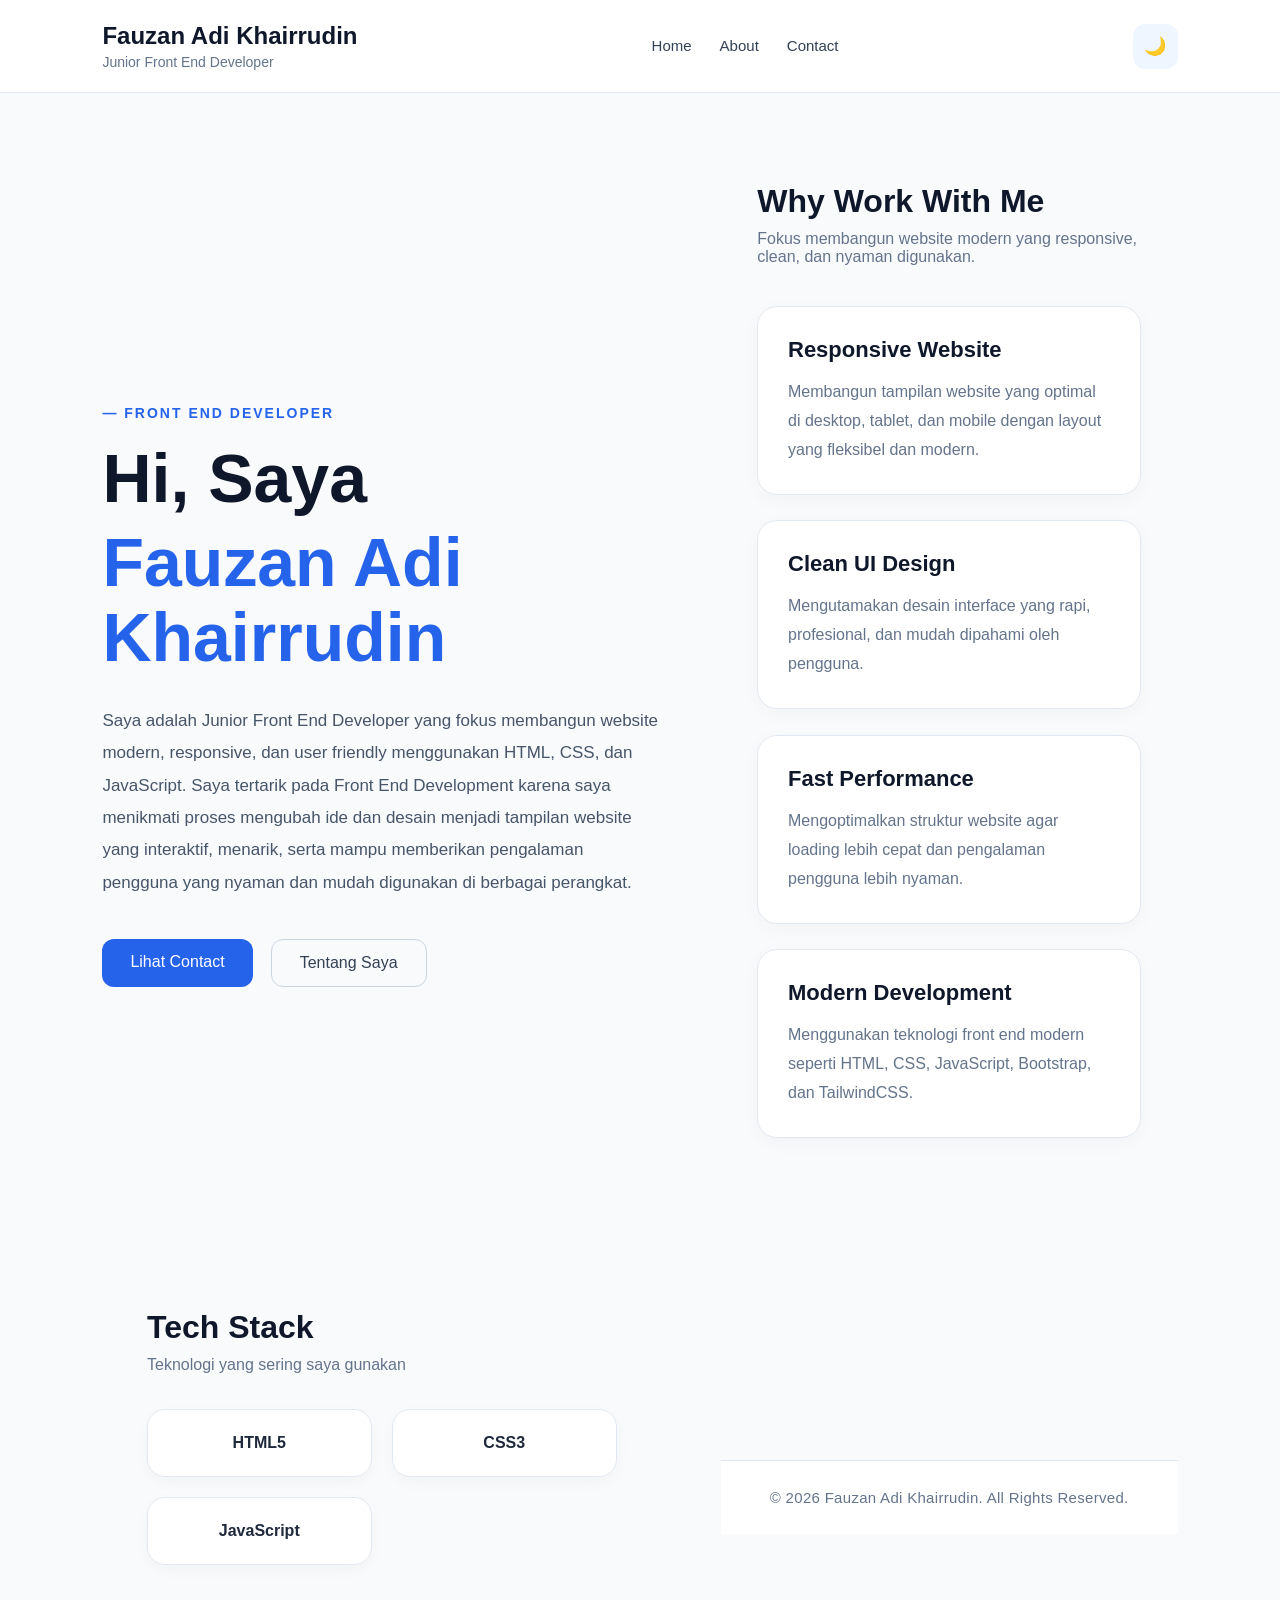
==== index.html @ 65901554 "fix7" ====
<!doctype html>
<html lang="id">
  <head>
    <meta charset="UTF-8" />
    <meta name="viewport" content="width=device-width, initial-scale=1.0" />

    <title>Portfolio | Fauzan Adi Khairrudin</title>

    <link rel="stylesheet" href="./css/index.css" />
    <link
      rel="stylesheet"
      href="https://cdnjs.cloudflare.com/ajax/libs/font-awesome/6.5.1/css/all.min.css"
    />
  </head>

  <body>
    <!-- NAVBAR -->
    <nav>
      <div class="logo-box">
        <div class="logo">Fauzan Adi Khairrudin</div>

        <div class="job">Junior Front End Developer</div>
      </div>

      <ul>
  <li><a href="index.html">Home</a></li>
  <li><a href="about.html">About</a></li>
  <li><a href="contact.html">Contact</a></li>
</ul>

<button id="theme-toggle">🌙</button>
    </nav>

    <!-- HERO -->
    <section class="hero" id="home">
      <!-- LEFT -->
      <div class="hero-content hidden">
        <p class="intro">— FRONT END DEVELOPER</p>

        <h1>
          Hi, Saya
          <span> Fauzan Adi Khairrudin </span>
        </h1>

        <p class="description">
          Saya adalah Junior Front End Developer yang fokus membangun website
          modern, responsive, dan user friendly menggunakan HTML, CSS, dan
          JavaScript. Saya tertarik pada Front End Development karena saya
          menikmati proses mengubah ide dan desain menjadi tampilan website yang
          interaktif, menarik, serta mampu memberikan pengalaman pengguna yang
          nyaman dan mudah digunakan di berbagai perangkat.
        </p>

        <div class="hero-button">
          <a href="contact.html" class="btn"> Lihat Contact </a>

          <a href="about.html" class="btn-outline"> Tentang Saya </a>
        </div>
      </div>

     

    <!-- PROFESSIONAL HIGHLIGHT SECTION -->
    <section class="highlight-section hidden">
      <div class="highlight-title">
        <h2>Why Work With Me</h2>

        <p>
          Fokus membangun website modern yang responsive, clean, dan nyaman
          digunakan.
        </p>
      </div>

      <div class="highlight-container">
        <div class="highlight-card">
          <h3>Responsive Website</h3>

          <p>
            Membangun tampilan website yang optimal di desktop, tablet, dan
            mobile dengan layout yang fleksibel dan modern.
          </p>
        </div>

        <div class="highlight-card">
          <h3>Clean UI Design</h3>

          <p>
            Mengutamakan desain interface yang rapi, profesional, dan mudah
            dipahami oleh pengguna.
          </p>
        </div>

        <div class="highlight-card">
          <h3>Fast Performance</h3>

          <p>
            Mengoptimalkan struktur website agar loading lebih cepat dan
            pengalaman pengguna lebih nyaman.
          </p>
        </div>

        <div class="highlight-card">
          <h3>Modern Development</h3>

          <p>
            Menggunakan teknologi front end modern seperti HTML, CSS,
            JavaScript, Bootstrap, dan TailwindCSS.
          </p>
        </div>
      </div>
    </section>

    <!-- SKILL SECTION -->
    <section class="skill-section hidden">
      <div class="skill-title">
        <h2>Tech Stack</h2>

        <p>Teknologi yang sering saya gunakan</p>
      </div>

      <div class="skill-container">
        <div class="skill-card">HTML5</div>

        <div class="skill-card">CSS3</div>

        <div class="skill-card">JavaScript</div>
      </div>
    </section>

    <footer>
      <p>© 2026 Fauzan Adi Khairrudin. All Rights Reserved.</p>
    </footer>

    <script src="./js/script.js"></script>
  </body>
</html>
---- css/index.css ----
/* RESET */
* {
  margin: 0;
  padding: 0;
  box-sizing: border-box;
  font-family: "Segoe UI", Tahoma, Geneva, Verdana, sans-serif;
}

html {
  scroll-behavior: smooth;
}

body {
  background: #f8fafc;
  color: #1e293b;
  overflow-x: hidden;
}

/* =========================
   NAVBAR
========================= */
nav {
  width: 100%;
  padding: 22px 8%;

  display: flex;
  justify-content: space-between;
  align-items: center;

  background: rgba(255, 255, 255, 0.9);

  border-bottom: 1px solid #e2e8f0;

  position: sticky;
  top: 0;
  z-index: 1000;

  backdrop-filter: blur(12px);
}

.logo-box {
  display: flex;
  flex-direction: column;
}

.logo {
  font-size: 24px;
  font-weight: 700;
  color: #0f172a;
}

.job {
  margin-top: 4px;
  font-size: 14px;
  color: #64748b;
}

nav ul {
  display: flex;
  list-style: none;
  gap: 28px;
}

nav ul li a {
  text-decoration: none;
  color: #334155;

  font-size: 15px;
  font-weight: 500;

  position: relative;

  transition: color 0.3s ease;
}

nav ul li a::after {
  content: "";

  position: absolute;
  left: 0;
  bottom: -6px;

  width: 0%;
  height: 2px;

  background: #2563eb;

  transition: width 0.3s ease;
}

nav ul li a:hover {
  color: #2563eb;
}

nav ul li a:hover::after {
  width: 100%;
}

/* ACTIVE NAV LINK */
nav ul li a.active {
  color: #2563eb;
}

nav ul li a.active::after {
  width: 100%;
}

/* =========================
   HERO
========================= */
.hero {
  min-height: 90vh;
  display: grid;
  grid-template-columns: 1.1fr 0.9fr;
  align-items: center;
  gap: 60px;
  padding: 70px 8%;
}

.hero-content {
  max-width: 700px;
}

.intro {
  color: #2563eb;
  font-size: 14px;
  font-weight: 600;
  letter-spacing: 2px;
  margin-bottom: 20px;
}

.hero-content h1 {
  font-size: 68px;
  line-height: 1.1;
  color: #0f172a;
}

.hero-content h1 span {
  display: block;
  color: #2563eb;
  margin-top: 10px;
}

.description {
  margin-top: 30px;
  color: #475569;
  line-height: 1.9;
  font-size: 17px;
}

/* IMAGE */
.hero-image {
  display: flex;
  justify-content: center;
}

.image-box {
  width: 430px;
  height: 430px;
  overflow: hidden;
  border-radius: 30px;
  background: white;
  box-shadow: 0 15px 40px rgba(0, 0, 0, 0.08);
  transition: 0.4s;
}

.image-box:hover {
  transform: translateY(-6px);
}

.image-box img {
  width: 100%;
  height: 100%;
  object-fit: cover;
}

/* =========================
   BUTTON
========================= */
.hero-button {
  display: flex;
  gap: 18px;
  margin-top: 40px;
}

.btn {
  padding: 14px 28px;
  background: #2563eb;
  color: white;
  text-decoration: none;
  border-radius: 12px;
  font-weight: 500;
  transition: 0.3s;
}

.btn:hover {
  background: #1d4ed8;
  transform: translateY(-3px);
}

.btn-outline {
  padding: 14px 28px;
  border: 1px solid #cbd5e1;
  color: #334155;
  text-decoration: none;
  border-radius: 12px;
  font-weight: 500;
  transition: 0.3s;
}

.btn-outline:hover {
  background: #e2e8f0;
  transform: translateY(-3px);
}

/* =========================
   HIGHLIGHT SECTION
========================= */
.highlight-section {
  padding: 20px 8% 90px;
}

.highlight-title {
  margin-bottom: 40px;
}

.highlight-title h2 {
  font-size: 38px;
  color: #0f172a;
}

.highlight-title p {
  margin-top: 10px;
  color: #64748b;
}

.highlight-container {
  display: grid;
  grid-template-columns: repeat(auto-fit, minmax(240px, 1fr));
  gap: 25px;
}

.highlight-card {
  background: white;
  padding: 30px;
  border-radius: 20px;
  border: 1px solid #e2e8f0;
  transition: 0.3s;
  box-shadow: 0 5px 20px rgba(0, 0, 0, 0.03);
}

.highlight-card:hover {
  transform: translateY(-6px);
  border-color: #2563eb;
}

.highlight-card h3 {
  color: #0f172a;
  font-size: 22px;
  margin-bottom: 15px;
}

.highlight-card p {
  color: #64748b;
  line-height: 1.8;
}

/* =========================
   SKILL
========================= */
.skill-section {
  padding: 20px 8% 90px;
}

.skill-title {
  margin-bottom: 35px;
}

.skill-title h2 {
  font-size: 38px;
  color: #0f172a;
}

.skill-title p {
  margin-top: 10px;
  color: #64748b;
}

.skill-container {
  display: grid;
  grid-template-columns: repeat(auto-fit, minmax(170px, 1fr));
  gap: 20px;
}

.skill-card {
  background: white;
  padding: 24px;
  border-radius: 18px;
  border: 1px solid #e2e8f0;
  text-align: center;
  font-weight: 600;
  transition: 0.3s;
  box-shadow: 0 5px 15px rgba(0, 0, 0, 0.03);
}

.skill-card:hover {
  transform: translateY(-5px);
  border-color: #2563eb;
  color: #2563eb;
}

/* FOOTER */
footer {
  width: 100%;
  padding: 28px 8%;

  background: #ffffff;

  border-top: 1px solid #e2e8f0;

  display: flex;
  justify-content: center;
  align-items: center;

  margin-top: 50px;
}

footer p {
  color: #64748b;

  font-size: 15px;
  letter-spacing: 0.3px;

  text-align: center;
}

/* =========================
   DARK MODE BUTTON
========================= */
#theme-toggle {
  width: 45px;
  height: 45px;

  border: none;
  border-radius: 12px;

  background: #eff6ff;
  color: #2563eb;

  cursor: pointer;

  font-size: 18px;

  transition: 0.3s;
}

#theme-toggle:hover {
  transform: scale(1.08);
  background: #2563eb;
  color: white;
}

/* =========================
   DARK MODE
========================= */
body.dark-mode {
  background: #0f172a;
  color: #f8fafc;
}

/* NAVBAR */
body.dark-mode nav {
  background: rgba(15, 23, 42, 0.9);
  border-bottom: 1px solid #1e293b;
}

/* ACTIVE NAV LINK DARK MODE */
body.dark-mode nav ul li a.active {
  color: #3b82f6;
}

/* TITLE & TEXT */
body.dark-mode .logo,
body.dark-mode nav ul li a,
body.dark-mode .hero-content h1,
body.dark-mode .highlight-title h2,
body.dark-mode .skill-title h2,
body.dark-mode .highlight-card h3,
body.dark-mode .about-content-single h2,
body.dark-mode .project-section h3,
body.dark-mode .section-title h2,
body.dark-mode .hobby-card h3,
body.dark-mode .goal-card h3,
body.dark-mode .contact-section h2,
body.dark-mode .contact-card h3,
body.dark-mode .info-card h3,
body.dark-mode .cta-section h2,
body.dark-mode footer p {
  color: #f8fafc;
}

/* PARAGRAPH */
body.dark-mode .job,
body.dark-mode .description,
body.dark-mode .highlight-title p,
body.dark-mode .skill-title p,
body.dark-mode .highlight-card p,
body.dark-mode .about-content-single p,
body.dark-mode .section-title p,
body.dark-mode .goal-card p,
body.dark-mode .goal-card ul li,
body.dark-mode .hobby-card p,
body.dark-mode .contact-desc,
body.dark-mode .contact-card p,
body.dark-mode .info-card p,
body.dark-mode .cta-section p,
body.dark-mode .closing-text {
  color: #cbd5e1;
}

/* CARD */
body.dark-mode .highlight-card,
body.dark-mode .skill-card,
body.dark-mode .project-card,
body.dark-mode .hobby-card,
body.dark-mode .goal-card,
body.dark-mode .contact-card,
body.dark-mode .info-card,
body.dark-mode .cta-section,
body.dark-mode footer {
  background: #111827;
  border-color: #1e293b;
}

/* IMAGE */
body.dark-mode .image-box {
  background: #1e293b;
}

/* BUTTON */
body.dark-mode #theme-toggle {
  background: #1e293b;
  color: #facc15;
}

/* OUTLINE BUTTON */
body.dark-mode .btn-outline {
  border-color: #334155;
  color: #f8fafc;
}

body.dark-mode .btn-outline:hover {
  background: #1e293b;
}

/* HOVER */
body.dark-mode .skill-card:hover,
body.dark-mode .highlight-card:hover,
body.dark-mode .project-card:hover,
body.dark-mode .hobby-card:hover,
body.dark-mode .goal-card:hover,
body.dark-mode .contact-card:hover,
body.dark-mode .info-card:hover {
  border-color: #3b82f6;
}

/* PRIMARY BUTTON */
body.dark-mode .btn-primary {
  background: white;
  color: #0f172a;
}

body.dark-mode .btn-primary:hover {
  background: #e2e8f0;
}

/* SECONDARY BUTTON */
body.dark-mode .btn-secondary {
  border-color: white;
  color: white;
}

body.dark-mode .btn-secondary:hover {
  background: white;
  color: #0f172a;
}

/* STATUS BADGE */
body.dark-mode .status-badge {
  background: rgba(34, 197, 94, 0.15);
  color: #86efac;
  border: 1px solid rgba(134, 239, 172, 0.3);
}

/* =========================
   ANIMATION
========================= */
.hidden {
  opacity: 0;
  transform: translateY(30px);
  transition: all 0.8s ease;
}

.show {
  opacity: 1;
  transform: translateY(0);
}

/* =========================
   RESPONSIVE
========================= */
@media (max-width: 992px) {
  .hero {
    grid-template-columns: 1fr;
    text-align: center;
  }

  .hero-button {
    justify-content: center;
  }

  .highlight-title,
  .skill-title {
    text-align: center;
  }
}

@media (max-width: 768px) {
  nav {
    flex-direction: column;
    gap: 18px;
    text-align: center;
  }

  nav ul {
    gap: 16px;
    flex-wrap: wrap;
    justify-content: center;
  }

  .hero {
    padding: 60px 6%;
  }

  .hero-content h1 {
    font-size: 46px;
  }

  .description {
    font-size: 16px;
  }

  .hero-button {
    flex-wrap: wrap;
  }

  .image-box {
    width: 300px;
    height: 300px;
  }

  .highlight-section,
  .skill-section {
    padding: 20px 6% 70px;
  }
}

@media (max-width: 480px) {
  .hero-content h1 {
    font-size: 38px;
  }

  .logo {
    font-size: 20px;
  }

  .btn,
  .btn-outline {
    width: 100%;
    text-align: center;
  }

  .image-box {
    width: 250px;
    height: 250px;
  }

  .highlight-title h2,
  .skill-title h2 {
    font-size: 30px;
  }
}

/* =========================
   EXTRA RESPONSIVE
========================= */

html {
  scroll-behavior: smooth;
}

body {
  overflow-x: hidden;
}

/* NAVBAR */
nav ul {
  flex-wrap: wrap;
}

/* HERO TITLE RESPONSIVE */
.hero-content h1 {
  font-size: clamp(38px, 7vw, 68px);
}

/* HERO IMAGE RESPONSIVE */
.image-box {
  width: 100%;
  max-width: 430px;
  aspect-ratio: 1 / 1;
  height: auto;
}

.image-box img {
  width: 100%;
  height: 100%;
  object-fit: cover;
}

/* CARD PERFORMANCE */
.highlight-card,
.skill-card {
  will-change: transform;
}

/* BUTTON */
.btn,
.btn-outline {
  text-align: center;
}

/* FOOTER */
footer {
  text-align: center;
}

/* NAVBAR ANIMATION */
nav ul li a {
  transition: color 0.3s ease;
}

/* NAVBAR SHADOW */
nav.scrolled {
  box-shadow: 0 4px 20px rgba(0, 0, 0, 0.08);
}

/* =========================
   ABOUT SECTION (SINGLE PAGE)
========================= */
.about-section-single {
  padding: 70px 8%;
  max-width: 1200px;
  margin: 0 auto;
}

.about-content-single .small-title {
  color: #2563eb;
  font-size: 14px;
  letter-spacing: 2px;
  font-weight: 600;
}

.about-content-single h2 {
  margin-top: 20px;
  font-size: 48px;
  line-height: 1.2;
  color: #0f172a;
  margin-bottom: 30px;
}

.about-content-single p {
  margin-bottom: 20px;
  line-height: 1.9;
  color: #475569;
  font-size: 17px;
}

/* PROJECT SECTION */
.project-section {
  margin-top: 50px;
  width: 100%;
}

.project-section h3 {
  margin-bottom: 25px;
  font-size: 24px;
  color: #0f172a;
}

.projects-grid {
  width: 100%;
  display: grid;
  grid-template-columns: repeat(2, 1fr);
  gap: 18px;
}

.project-card {
  width: 100%;
  padding: 18px 22px;
  background: white;
  border: 1px solid #e2e8f0;
  border-radius: 16px;
  color: #0f172a;
  font-weight: 500;
  display: flex;
  align-items: center;
  gap: 12px;
  transition: 0.3s;
}

.project-card span {
  font-size: 22px;
}

.project-card p {
  margin: 0;
  font-size: 15px;
}

.project-card:hover {
  transform: translateY(-4px);
  background: #2563eb;
  border-color: #2563eb;
  color: white;
}

/* =========================
   HOBBY SECTION
========================= */
.hobby-section {
  padding: 70px 8%;
}

.section-title {
  text-align: center;
  margin-bottom: 50px;
}

.section-title h2 {
  font-size: 36px;
  color: #0f172a;
  margin-bottom: 15px;
}

.section-title p {
  margin-top: 14px;
  line-height: 1.8;
  color: #64748b;
  font-size: 17px;
}

.hobby-container {
  margin-top: 40px;
  display: grid;
  grid-template-columns: repeat(auto-fit, minmax(250px, 1fr));
  gap: 25px;
}

.hobby-card {
  background: white;
  padding: 30px;
  border-radius: 20px;
  border: 1px solid #e2e8f0;
  transition: 0.3s;
}

.hobby-card:hover {
  transform: translateY(-5px);
  border-color: #2563eb;
}

.hobby-card h3 {
  font-size: 22px;
  color: #0f172a;
  margin-bottom: 15px;
}

.hobby-card p {
  margin-top: 15px;
  color: #64748b;
  line-height: 1.8;
}

/* =========================
   GOALS SECTION
========================= */
.goals-section {
  padding: 70px 8%;
}

.goals-container {
  margin-top: 40px;
  display: grid;
  grid-template-columns: repeat(auto-fit, minmax(320px, 1fr));
  gap: 25px;
}

.goal-card {
  background: white;
  padding: 35px;
  border-radius: 20px;
  border: 1px solid #e2e8f0;
  transition: 0.3s;
}

.goal-card:hover {
  transform: translateY(-5px);
  border-color: #2563eb;
}

.goal-card h3 {
  font-size: 24px;
  color: #0f172a;
  margin-bottom: 18px;
}

.goal-card p {
  color: #64748b;
  line-height: 1.8;
  margin-bottom: 20px;
}

.goal-card ul {
  padding-left: 20px;
}

.goal-card ul li {
  margin-bottom: 12px;
  color: #475569;
  line-height: 1.7;
}

/* =========================
   CONTACT SECTION
========================= */
.contact-section {
  min-height: 100vh;
  padding: 90px 8%;
}

.contact-content {
  max-width: 1200px;
  margin: auto;
}

.contact-section .small-title {
  color: #2563eb;
  font-size: 14px;
  letter-spacing: 2px;
  font-weight: 600;
  margin-bottom: 20px;
}

.contact-section h2 {
  font-size: 58px;
  color: #0f172a;
  margin-bottom: 25px;
}

.contact-desc {
  max-width: 700px;
  color: #475569;
  line-height: 1.9;
  font-size: 17px;
  margin-bottom: 30px;
}

/* CONTACT CARD */
.contact-container {
  margin-top: 50px;
  display: grid;
  grid-template-columns: repeat(auto-fit, minmax(250px, 1fr));
  gap: 25px;
  margin-bottom: 60px;
}

.contact-card {
  background: white;
  padding: 35px 30px;
  border-radius: 20px;
  border: 1px solid #e2e8f0;
  transition: 0.3s;
  text-decoration: none;
  color: inherit;
  display: flex;
  flex-direction: column;
  align-items: center;
  text-align: center;
}

.contact-card:hover {
  transform: translateY(-5px);
  border-color: #2563eb;
}

.contact-card i {
  font-size: 38px;
  color: #2563eb;
  margin-bottom: 20px;
}

.contact-card h3 {
  font-size: 24px;
  color: #0f172a;
  margin-bottom: 15px;
}

.contact-card p {
  color: #64748b;
  line-height: 1.8;
}

/* CONTACT INFO */
.contact-info {
  display: grid;
  grid-template-columns: repeat(auto-fit, minmax(220px, 1fr));
  gap: 20px;
  margin-bottom: 50px;
}

.info-card {
  background: white;
  border: 1px solid #e2e8f0;
  border-radius: 18px;
  padding: 24px;
  transition: 0.3s;
}

.info-card:hover {
  transform: translateY(-5px);
  border-color: #2563eb;
}

.info-card h3 {
  font-size: 18px;
  margin-bottom: 10px;
  color: #0f172a;
}

.info-card p {
  color: #64748b;
  line-height: 1.7;
}

/* STATUS BADGE */
.status-badge {
  display: inline-block;
  margin-top: 20px;
  margin-bottom: 40px;
  padding: 10px 18px;
  background: #dcfce7;
  color: #166534;
  border-radius: 999px;
  font-size: 14px;
  font-weight: 600;
  border: 1px solid #bbf7d0;
}

/* CTA SECTION */
.cta-section {
  margin-top: 60px;
  padding: 40px;
  border-radius: 24px;
  background: white;
  text-align: center;
  box-shadow: 0 10px 40px rgba(0, 0, 0, 0.05);
}

.cta-section h2 {
  font-size: 32px;
  color: #0f172a;
  margin-bottom: 15px;
}

.cta-section p {
  color: #64748b;
  font-size: 17px;
  line-height: 1.7;
  max-width: 650px;
  margin: auto;
}

/* CTA BUTTONS */
.cta-buttons {
  display: flex;
  justify-content: center;
  gap: 16px;
  margin-top: 30px;
  flex-wrap: wrap;
}

.btn-primary,
.btn-secondary {
  padding: 14px 30px;
  border-radius: 14px;
  text-decoration: none;
  font-weight: 600;
  transition: all 0.3s ease;
  font-size: 15px;
  display: inline-block;
}

.btn-primary {
  background: #0f172a;
  color: white;
}

.btn-primary:hover {
  transform: translateY(-4px);
  background: #1e293b;
}

.btn-secondary {
  border: 2px solid #0f172a;
  color: #0f172a;
  background: transparent;
}

.btn-secondary:hover {
  background: #0f172a;
  color: white;
  transform: translateY(-4px);
}

/* CLOSING TEXT */
.closing-text {
  margin-top: 50px;
  text-align: center;
  font-size: 18px;
  color: #64748b;
  line-height: 1.7;
  max-width: 700px;
  margin-inline: auto;
}

/* =========================
   TABLET
========================= */
@media (max-width: 992px) {
  .hero {
    grid-template-columns: 1fr;
    text-align: center;
    gap: 50px;
  }

  .hero-button {
    justify-content: center;
  }

  .highlight-title,
  .skill-title {
    text-align: center;
  }

  .hero-content {
    margin: auto;
  }
}

/* =========================
   MOBILE
========================= */
@media (max-width: 768px) {
  nav {
    flex-direction: column;
    gap: 20px;
    text-align: center;
    padding: 20px 6%;
  }

  nav ul {
    gap: 16px;
    justify-content: center;
    flex-wrap: wrap;
  }

  nav ul li a {
    font-size: 14px;
    padding: 8px 12px;
  }

  .hero {
    padding: 60px 6%;
    gap: 45px;
  }

  .hero-content h1 {
    font-size: 42px;
  }

  .description {
    font-size: 16px;
  }

  .hero-button {
    flex-wrap: wrap;
    justify-content: center;
  }

  .image-box {
    width: 280px;
    height: 280px;
  }

  .highlight-section,
  .skill-section {
    padding: 60px 6%;
  }

  .highlight-title h2,
  .skill-title h2 {
    font-size: 32px;
  }

  .about-section-single {
    padding: 60px 6%;
  }

  .about-content-single h2 {
    font-size: 40px;
  }

  .projects-grid {
    grid-template-columns: 1fr;
    gap: 15px;
  }

  .hobby-section,
  .goals-section {
    padding: 60px 6%;
  }

  .section-title h2 {
    font-size: 32px;
  }

  .contact-section {
    padding: 60px 6%;
  }

  .contact-section h2 {
    font-size: 48px;
  }

  .contact-container {
    grid-template-columns: 1fr;
    gap: 20px;
  }

  .contact-info {
    grid-template-columns: 1fr;
    gap: 15px;
  }

  .cta-buttons {
    flex-direction: column;
    align-items: center;
    gap: 12px;
  }
}
    max-width: 300px;
  }

  .highlight-section,
  .skill-section {
    padding: 20px 6% 70px;
  }

  .highlight-title h2,
  .skill-title h2 {
    font-size: 32px;
  }
}

/* =========================
   SMALL MOBILE
========================= */
@media (max-width: 480px) {
  nav {
    padding: 18px 5%;
  }

  nav ul {
    gap: 14px;
  }

  nav ul li a {
    font-size: 14px;
  }

  .hero {
    padding-left: 5%;
    padding-right: 5%;
  }

  .hero-content h1 {
    line-height: 1.2;
  }

  .logo {
    font-size: 20px;
  }

  .btn,
  .btn-outline {
    width: 100%;
  }

  .image-box {
    max-width: 250px;
  }

  .highlight-title h2,
  .skill-title h2 {
    font-size: 28px;
  }

  .highlight-card,
  .skill-card {
    padding: 20px;
  }
}

/* =========================
   SMALL MOBILE IMPROVEMENTS
========================= */
@media (max-width: 480px) {
  nav {
    padding: 15px 4%;
  }

  nav ul {
    gap: 12px;
  }

  nav ul li a {
    font-size: 13px;
    padding: 6px 10px;
  }

  .logo {
    font-size: 18px;
  }

  .job {
    font-size: 12px;
  }

  .hero-content h1 {
    font-size: 36px;
  }

  .hero-button {
    flex-direction: column;
    align-items: center;
  }

  .btn,
  .btn-outline {
    width: 100%;
    max-width: 280px;
    text-align: center;
  }

  .image-box {
    width: 240px;
    height: 240px;
  }

  .highlight-title h2,
  .skill-title h2,
  .section-title h2 {
    font-size: 28px;
  }

  .about-content-single h2 {
    font-size: 36px;
  }

  .contact-section h2 {
    font-size: 42px;
  }

  .project-card,
  .hobby-card,
  .goal-card,
  .contact-card,
  .info-card {
    padding: 20px;
  }

  .project-card span {
    font-size: 20px;
  }

  .hobby-card h3 {
    font-size: 20px;
  }

  .goal-card h3 {
    font-size: 22px;
  }

  .contact-card h3 {
    font-size: 22px;
  }
}
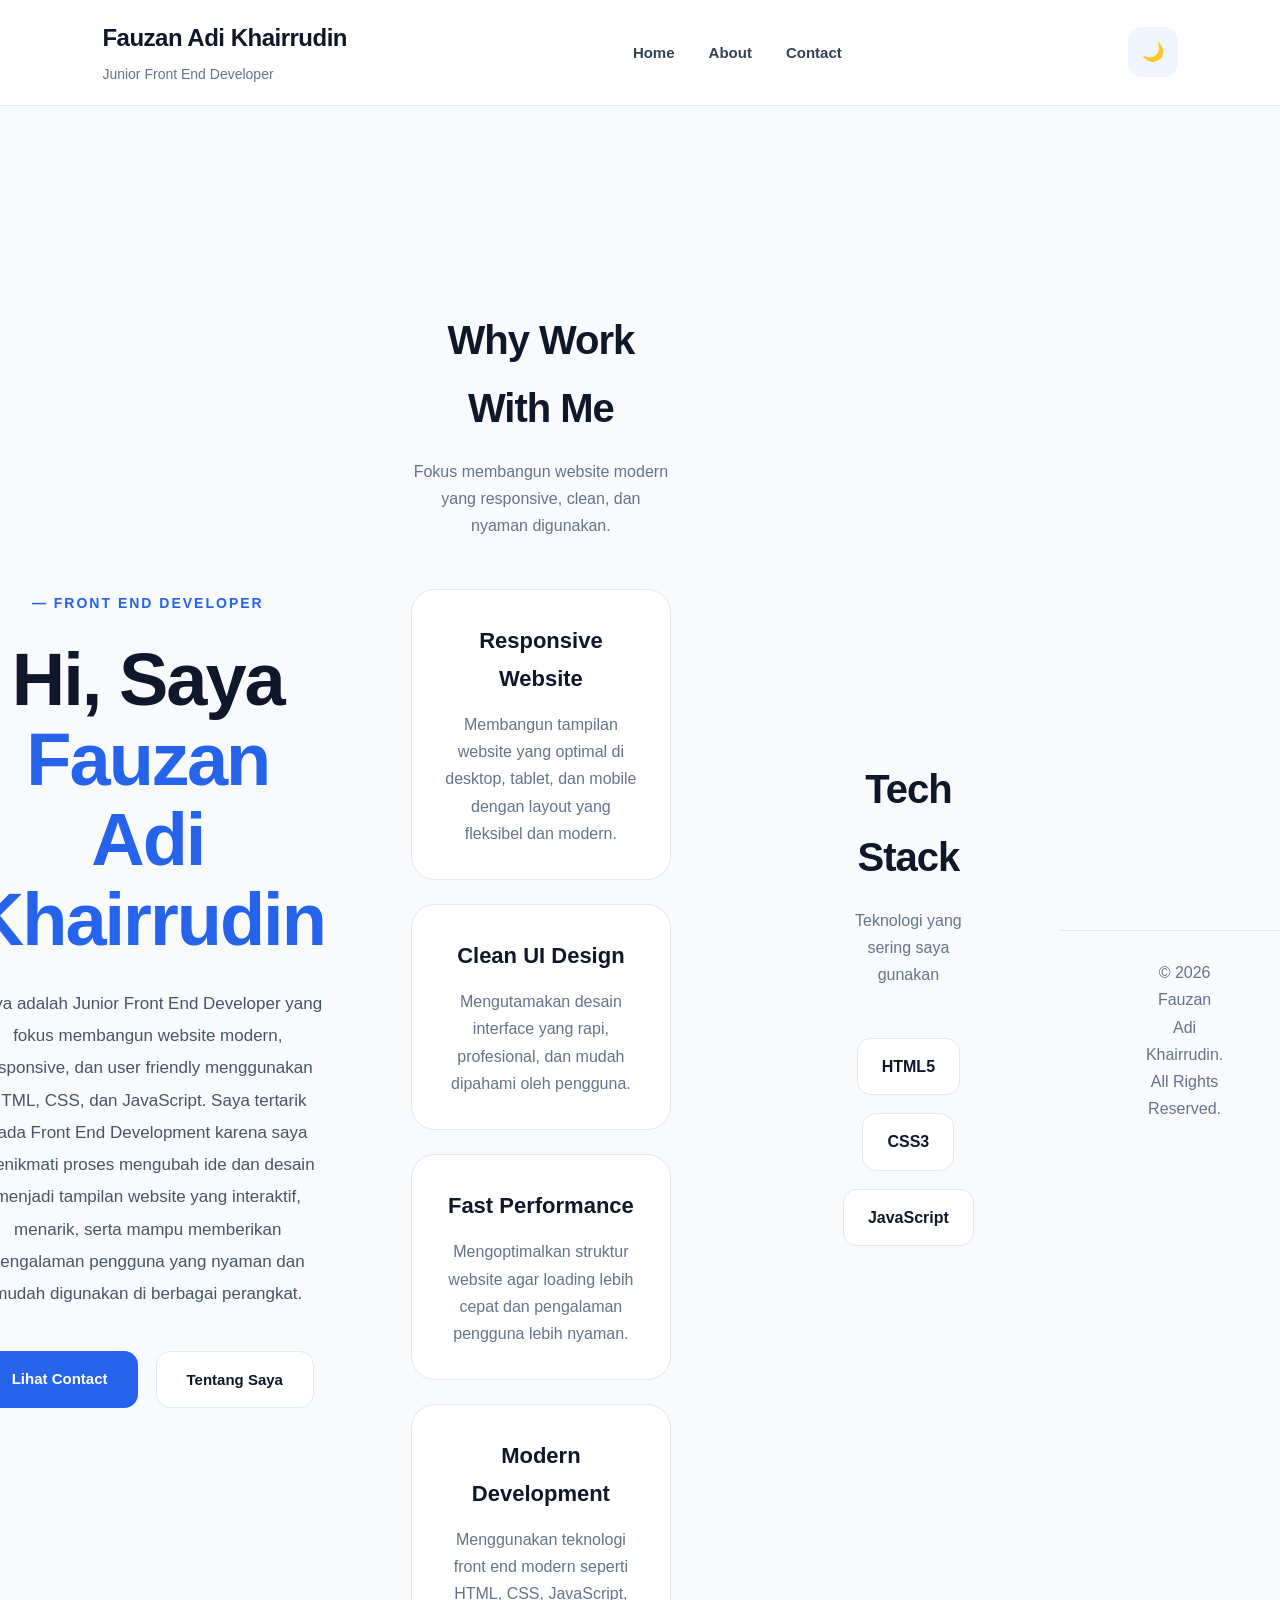
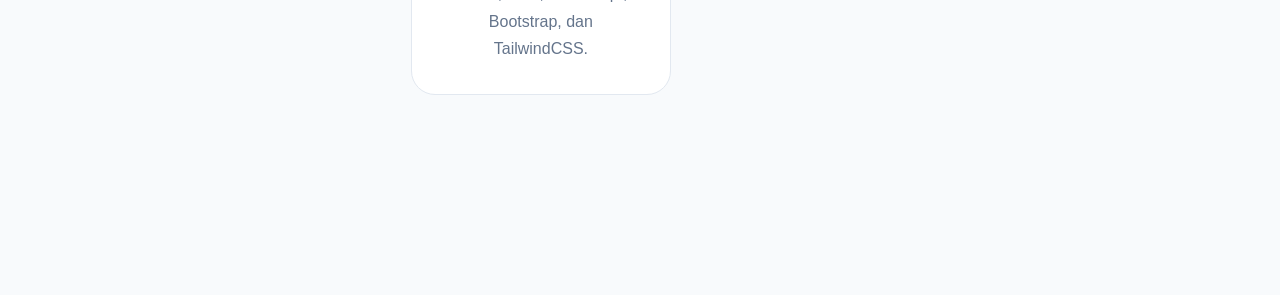
==== commit d02d42c4: "fix12" ====
--- a/index.html
+++ b/index.html
@@ -6,7 +6,7 @@
 
     <title>Portfolio | Fauzan Adi Khairrudin</title>
 
-    <link rel="stylesheet" href="./css/index.css" />
+    <link rel="stylesheet" href=" ./css/index.css" />
     <link
       rel="stylesheet"
       href="https://cdnjs.cloudflare.com/ajax/libs/font-awesome/6.5.1/css/all.min.css"
--- a/css/index.css
+++ b/css/index.css
@@ -1,8 +1,11 @@
-/* RESET */
+/* =========================
+   RESET
+========================= */
 * {
   margin: 0;
   padding: 0;
   box-sizing: border-box;
+
   font-family: "Segoe UI", Tahoma, Geneva, Verdana, sans-serif;
 }
 
@@ -12,8 +15,27 @@
 
 body {
   background: #f8fafc;
-  color: #1e293b;
+  color: #0f172a;
+
   overflow-x: hidden;
+
+  line-height: 1.7;
+
+  transition: 0.3s ease;
+}
+
+/* =========================
+   ROOT
+========================= */
+:root {
+  --primary-color: #2563eb;
+
+  --text-color: #0f172a;
+  --secondary-text: #64748b;
+
+  --border-color: #e2e8f0;
+
+  --card-bg: #ffffff;
 }
 
 /* =========================
@@ -21,56 +43,70 @@
 ========================= */
 nav {
   width: 100%;
-  padding: 22px 8%;
+  padding: 18px 8%;
 
   display: flex;
   justify-content: space-between;
   align-items: center;
-
-  background: rgba(255, 255, 255, 0.9);
-
-  border-bottom: 1px solid #e2e8f0;
 
   position: sticky;
   top: 0;
   z-index: 1000;
 
-  backdrop-filter: blur(12px);
-}
-
+  background: rgba(255, 255, 255, 0.92);
+
+  border-bottom: 1px solid #e2e8f0;
+
+  backdrop-filter: blur(14px);
+
+  transition: 0.3s ease;
+}
+
+nav.scrolled {
+  box-shadow: 0 5px 20px rgba(0, 0, 0, 0.05);
+}
+
+/* LOGO */
 .logo-box {
   display: flex;
   flex-direction: column;
+  gap: 4px;
 }
 
 .logo {
   font-size: 24px;
   font-weight: 700;
+
+  letter-spacing: -0.5px;
+
   color: #0f172a;
 }
 
 .job {
-  margin-top: 4px;
   font-size: 14px;
   color: #64748b;
 }
 
+/* MENU */
 nav ul {
   display: flex;
+  align-items: center;
+
   list-style: none;
-  gap: 28px;
+  gap: 34px;
 }
 
 nav ul li a {
+  position: relative;
+
   text-decoration: none;
+
   color: #334155;
 
   font-size: 15px;
-  font-weight: 500;
-
-  position: relative;
-
-  transition: color 0.3s ease;
+  font-weight: 600;
+
+  transition: 0.3s ease;
 }
 
 nav ul li a::after {
@@ -78,286 +114,343 @@
 
   position: absolute;
   left: 0;
-  bottom: -6px;
+  bottom: -7px;
 
   width: 0%;
   height: 2px;
 
-  background: #2563eb;
-
-  transition: width 0.3s ease;
-}
-
-nav ul li a:hover {
-  color: #2563eb;
-}
-
-nav ul li a:hover::after {
-  width: 100%;
-}
-
-/* ACTIVE NAV LINK */
+  border-radius: 20px;
+
+  background: var(--primary-color);
+
+  transition: 0.3s ease;
+}
+
+nav ul li a:hover,
 nav ul li a.active {
-  color: #2563eb;
-}
-
+  color: var(--primary-color);
+}
+
+nav ul li a:hover::after,
 nav ul li a.active::after {
   width: 100%;
 }
 
+/* THEME BUTTON */
+#theme-toggle {
+  width: 50px;
+  height: 50px;
+
+  border: none;
+  border-radius: 14px;
+
+  background: #eff6ff;
+  color: var(--primary-color);
+
+  cursor: pointer;
+
+  font-size: 18px;
+
+  transition: 0.3s ease;
+}
+
+#theme-toggle:hover {
+  transform: translateY(-2px);
+
+  background: var(--primary-color);
+  color: white;
+}
+
 /* =========================
    HERO
 ========================= */
 .hero {
-  min-height: 90vh;
-  display: grid;
-  grid-template-columns: 1.1fr 0.9fr;
+  min-height: 100vh;
+  padding: 100px 8%;
+
+  display: flex;
   align-items: center;
-  gap: 60px;
-  padding: 70px 8%;
+  justify-content: center;
+
+  text-align: center;
 }
 
 .hero-content {
-  max-width: 700px;
+  width: 100%;
+  max-width: 900px;
 }
 
 .intro {
+  color: var(--primary-color);
+
+  font-size: 14px;
+  font-weight: 700;
+
+  letter-spacing: 2px;
+
+  margin-bottom: 24px;
+}
+
+.hero-content h1 {
+  font-size: clamp(46px, 7vw, 74px);
+
+  line-height: 1.08;
+  letter-spacing: -2px;
+
+  color: #0f172a;
+}
+
+.hero-content h1 span {
+  color: var(--primary-color);
+}
+
+.description {
+  margin: 28px auto 0;
+
+  max-width: 760px;
+
+  font-size: 17px;
+  line-height: 1.9;
+
+  color: #475569;
+}
+
+/* STATUS */
+.status-badge {
+  margin: 30px auto 0;
+
+  width: fit-content;
+
+  display: flex;
+  align-items: center;
+  gap: 10px;
+
+  padding: 12px 18px;
+
+  border-radius: 999px;
+
+  background: #eff6ff;
+
   color: #2563eb;
+
   font-size: 14px;
   font-weight: 600;
-  letter-spacing: 2px;
-  margin-bottom: 20px;
-}
-
-.hero-content h1 {
-  font-size: 68px;
-  line-height: 1.1;
+}
+
+.dot {
+  width: 10px;
+  height: 10px;
+
+  border-radius: 50%;
+
+  background: #22c55e;
+}
+
+/* BUTTON */
+.hero-button {
+  margin-top: 40px;
+
+  display: flex;
+  justify-content: center;
+  gap: 18px;
+
+  flex-wrap: wrap;
+}
+
+.btn,
+.btn-outline {
+  padding: 15px 30px;
+
+  border-radius: 14px;
+
+  text-decoration: none;
+
+  font-size: 15px;
+  font-weight: 600;
+
+  transition: 0.3s ease;
+}
+
+.btn {
+  background: var(--primary-color);
+  color: white;
+}
+
+.btn:hover {
+  transform: translateY(-4px);
+
+  box-shadow: 0 14px 30px rgba(37, 99, 235, 0.25);
+}
+
+.btn-outline {
+  border: 1px solid #dbeafe;
+
   color: #0f172a;
-}
-
-.hero-content h1 span {
-  display: block;
-  color: #2563eb;
-  margin-top: 10px;
-}
-
-.description {
-  margin-top: 30px;
-  color: #475569;
-  line-height: 1.9;
-  font-size: 17px;
-}
-
-/* IMAGE */
-.hero-image {
+  background: white;
+}
+
+.btn-outline:hover {
+  transform: translateY(-4px);
+
+  border-color: var(--primary-color);
+  color: var(--primary-color);
+}
+
+/* SOCIAL */
+.social-links {
+  margin-top: 36px;
+
   display: flex;
   justify-content: center;
-}
-
-.image-box {
-  width: 430px;
-  height: 430px;
-  overflow: hidden;
-  border-radius: 30px;
+  gap: 18px;
+}
+
+.social-links a {
+  width: 48px;
+  height: 48px;
+
+  border-radius: 14px;
+
   background: white;
-  box-shadow: 0 15px 40px rgba(0, 0, 0, 0.08);
-  transition: 0.4s;
-}
-
-.image-box:hover {
-  transform: translateY(-6px);
-}
-
-.image-box img {
-  width: 100%;
-  height: 100%;
-  object-fit: cover;
-}
-
-/* =========================
-   BUTTON
-========================= */
-.hero-button {
-  display: flex;
-  gap: 18px;
-  margin-top: 40px;
-}
-
-.btn {
-  padding: 14px 28px;
-  background: #2563eb;
+
+  border: 1px solid #e2e8f0;
+
+  display: flex;
+  justify-content: center;
+  align-items: center;
+
+  text-decoration: none;
+
+  color: #334155;
+
+  font-size: 18px;
+
+  transition: 0.3s ease;
+}
+
+.social-links a:hover {
+  transform: translateY(-4px);
+
+  background: var(--primary-color);
+  border-color: var(--primary-color);
+
   color: white;
-  text-decoration: none;
-  border-radius: 12px;
-  font-weight: 500;
-  transition: 0.3s;
-}
-
-.btn:hover {
-  background: #1d4ed8;
-  transform: translateY(-3px);
-}
-
-.btn-outline {
-  padding: 14px 28px;
-  border: 1px solid #cbd5e1;
-  color: #334155;
-  text-decoration: none;
-  border-radius: 12px;
-  font-weight: 500;
-  transition: 0.3s;
-}
-
-.btn-outline:hover {
-  background: #e2e8f0;
-  transform: translateY(-3px);
-}
-
-/* =========================
-   HIGHLIGHT SECTION
-========================= */
-.highlight-section {
-  padding: 20px 8% 90px;
-}
-
-.highlight-title {
-  margin-bottom: 40px;
-}
-
-.highlight-title h2 {
-  font-size: 38px;
+}
+
+/* =========================
+   SECTION
+========================= */
+.highlight-section,
+.skill-section {
+  padding: 100px 8%;
+}
+
+.highlight-title,
+.skill-title {
+  text-align: center;
+}
+
+.highlight-title h2,
+.skill-title h2 {
+  font-size: 40px;
+
+  letter-spacing: -1px;
+
   color: #0f172a;
 }
 
-.highlight-title p {
-  margin-top: 10px;
+.highlight-title p,
+.skill-title p {
+  margin-top: 16px;
+
   color: #64748b;
 }
 
+/* HIGHLIGHT */
 .highlight-container {
+  margin-top: 50px;
+
   display: grid;
-  grid-template-columns: repeat(auto-fit, minmax(240px, 1fr));
-  gap: 25px;
+  grid-template-columns: repeat(auto-fit, minmax(260px, 1fr));
+
+  gap: 24px;
 }
 
 .highlight-card {
+  padding: 32px;
+
   background: white;
-  padding: 30px;
-  border-radius: 20px;
+
   border: 1px solid #e2e8f0;
-  transition: 0.3s;
-  box-shadow: 0 5px 20px rgba(0, 0, 0, 0.03);
+  border-radius: 24px;
+
+  transition: 0.3s ease;
 }
 
 .highlight-card:hover {
   transform: translateY(-6px);
-  border-color: #2563eb;
+
+  border-color: var(--primary-color);
+
+  box-shadow: 0 12px 30px rgba(0, 0, 0, 0.05);
 }
 
 .highlight-card h3 {
-  color: #0f172a;
+  margin-bottom: 14px;
+
   font-size: 22px;
-  margin-bottom: 15px;
 }
 
 .highlight-card p {
   color: #64748b;
-  line-height: 1.8;
-}
-
-/* =========================
-   SKILL
-========================= */
-.skill-section {
-  padding: 20px 8% 90px;
-}
-
-.skill-title {
-  margin-bottom: 35px;
-}
-
-.skill-title h2 {
-  font-size: 38px;
-  color: #0f172a;
-}
-
-.skill-title p {
-  margin-top: 10px;
-  color: #64748b;
-}
-
+}
+
+/* SKILL */
 .skill-container {
-  display: grid;
-  grid-template-columns: repeat(auto-fit, minmax(170px, 1fr));
-  gap: 20px;
+  margin-top: 50px;
+
+  display: flex;
+  justify-content: center;
+  gap: 18px;
+
+  flex-wrap: wrap;
 }
 
 .skill-card {
+  padding: 14px 24px;
+
+  border-radius: 14px;
+
   background: white;
-  padding: 24px;
-  border-radius: 18px;
+
   border: 1px solid #e2e8f0;
-  text-align: center;
+
   font-weight: 600;
-  transition: 0.3s;
-  box-shadow: 0 5px 15px rgba(0, 0, 0, 0.03);
+
+  transition: 0.3s ease;
 }
 
 .skill-card:hover {
-  transform: translateY(-5px);
-  border-color: #2563eb;
-  color: #2563eb;
+  transform: translateY(-4px);
+
+  border-color: var(--primary-color);
+
+  color: var(--primary-color);
 }
 
 /* FOOTER */
 footer {
-  width: 100%;
+  margin-top: 80px;
+
   padding: 28px 8%;
 
-  background: #ffffff;
-
   border-top: 1px solid #e2e8f0;
 
-  display: flex;
-  justify-content: center;
-  align-items: center;
-
-  margin-top: 50px;
+  text-align: center;
 }
 
 footer p {
   color: #64748b;
-
-  font-size: 15px;
-  letter-spacing: 0.3px;
-
-  text-align: center;
-}
-
-/* =========================
-   DARK MODE BUTTON
-========================= */
-#theme-toggle {
-  width: 45px;
-  height: 45px;
-
-  border: none;
-  border-radius: 12px;
-
-  background: #eff6ff;
-  color: #2563eb;
-
-  cursor: pointer;
-
-  font-size: 18px;
-
-  transition: 0.3s;
-}
-
-#theme-toggle:hover {
-  transform: scale(1.08);
-  background: #2563eb;
-  color: white;
 }
 
 /* =========================
@@ -368,136 +461,52 @@
   color: #f8fafc;
 }
 
-/* NAVBAR */
-body.dark-mode nav {
-  background: rgba(15, 23, 42, 0.9);
-  border-bottom: 1px solid #1e293b;
-}
-
-/* ACTIVE NAV LINK DARK MODE */
-body.dark-mode nav ul li a.active {
-  color: #3b82f6;
-}
-
-/* TITLE & TEXT */
+body.dark-mode nav,
+body.dark-mode .highlight-card,
+body.dark-mode .skill-card,
+body.dark-mode .social-links a,
+body.dark-mode .btn-outline,
+body.dark-mode footer {
+  background: #111827;
+
+  border-color: #1e293b;
+}
+
 body.dark-mode .logo,
 body.dark-mode nav ul li a,
 body.dark-mode .hero-content h1,
 body.dark-mode .highlight-title h2,
 body.dark-mode .skill-title h2,
 body.dark-mode .highlight-card h3,
-body.dark-mode .about-content-single h2,
-body.dark-mode .project-section h3,
-body.dark-mode .section-title h2,
-body.dark-mode .hobby-card h3,
-body.dark-mode .goal-card h3,
-body.dark-mode .contact-section h2,
-body.dark-mode .contact-card h3,
-body.dark-mode .info-card h3,
-body.dark-mode .cta-section h2,
-body.dark-mode footer p {
+body.dark-mode .skill-card {
   color: #f8fafc;
 }
 
-/* PARAGRAPH */
 body.dark-mode .job,
 body.dark-mode .description,
+body.dark-mode .highlight-card p,
 body.dark-mode .highlight-title p,
 body.dark-mode .skill-title p,
-body.dark-mode .highlight-card p,
-body.dark-mode .about-content-single p,
-body.dark-mode .section-title p,
-body.dark-mode .goal-card p,
-body.dark-mode .goal-card ul li,
-body.dark-mode .hobby-card p,
-body.dark-mode .contact-desc,
-body.dark-mode .contact-card p,
-body.dark-mode .info-card p,
-body.dark-mode .cta-section p,
-body.dark-mode .closing-text {
+body.dark-mode footer p {
   color: #cbd5e1;
 }
 
-/* CARD */
-body.dark-mode .highlight-card,
-body.dark-mode .skill-card,
-body.dark-mode .project-card,
-body.dark-mode .hobby-card,
-body.dark-mode .goal-card,
-body.dark-mode .contact-card,
-body.dark-mode .info-card,
-body.dark-mode .cta-section,
-body.dark-mode footer {
-  background: #111827;
-  border-color: #1e293b;
-}
-
-/* IMAGE */
-body.dark-mode .image-box {
-  background: #1e293b;
-}
-
-/* BUTTON */
+body.dark-mode .btn-outline {
+  color: white;
+}
+
 body.dark-mode #theme-toggle {
   background: #1e293b;
   color: #facc15;
 }
 
-/* OUTLINE BUTTON */
-body.dark-mode .btn-outline {
-  border-color: #334155;
-  color: #f8fafc;
-}
-
-body.dark-mode .btn-outline:hover {
-  background: #1e293b;
-}
-
-/* HOVER */
-body.dark-mode .skill-card:hover,
-body.dark-mode .highlight-card:hover,
-body.dark-mode .project-card:hover,
-body.dark-mode .hobby-card:hover,
-body.dark-mode .goal-card:hover,
-body.dark-mode .contact-card:hover,
-body.dark-mode .info-card:hover {
-  border-color: #3b82f6;
-}
-
-/* PRIMARY BUTTON */
-body.dark-mode .btn-primary {
-  background: white;
-  color: #0f172a;
-}
-
-body.dark-mode .btn-primary:hover {
-  background: #e2e8f0;
-}
-
-/* SECONDARY BUTTON */
-body.dark-mode .btn-secondary {
-  border-color: white;
-  color: white;
-}
-
-body.dark-mode .btn-secondary:hover {
-  background: white;
-  color: #0f172a;
-}
-
-/* STATUS BADGE */
-body.dark-mode .status-badge {
-  background: rgba(34, 197, 94, 0.15);
-  color: #86efac;
-  border: 1px solid rgba(134, 239, 172, 0.3);
-}
-
 /* =========================
    ANIMATION
 ========================= */
 .hidden {
   opacity: 0;
   transform: translateY(30px);
+
   transition: all 0.8s ease;
 }
 
@@ -509,809 +518,86 @@
 /* =========================
    RESPONSIVE
 ========================= */
-@media (max-width: 992px) {
-  .hero {
-    grid-template-columns: 1fr;
-    text-align: center;
-  }
-
-  .hero-button {
-    justify-content: center;
-  }
-
-  .highlight-title,
-  .skill-title {
-    text-align: center;
-  }
-}
-
 @media (max-width: 768px) {
   nav {
     flex-direction: column;
     gap: 18px;
+
+    padding: 20px 6%;
+
     text-align: center;
   }
 
   nav ul {
-    gap: 16px;
+    gap: 18px;
+
     flex-wrap: wrap;
     justify-content: center;
   }
 
-  .hero {
-    padding: 60px 6%;
+  .hero,
+  .highlight-section,
+  .skill-section {
+    padding-left: 6%;
+    padding-right: 6%;
   }
 
   .hero-content h1 {
-    font-size: 46px;
+    line-height: 1.15;
+
+    letter-spacing: -1px;
   }
 
   .description {
     font-size: 16px;
   }
 
-  .hero-button {
-    flex-wrap: wrap;
-  }
-
-  .image-box {
-    width: 300px;
-    height: 300px;
-  }
-
+  .highlight-title h2,
+  .skill-title h2 {
+    font-size: 32px;
+  }
+
+  .highlight-card {
+    padding: 26px;
+  }
+}
+
+/* MOBILE */
+@media (max-width: 576px) {
+  nav {
+    padding: 18px 5%;
+  }
+
+  .hero,
   .highlight-section,
   .skill-section {
-    padding: 20px 6% 70px;
-  }
-}
-
-@media (max-width: 480px) {
+    padding-left: 5%;
+    padding-right: 5%;
+  }
+
+  .hero {
+    padding-top: 80px;
+  }
+
   .hero-content h1 {
     font-size: 38px;
   }
 
-  .logo {
-    font-size: 20px;
+  .highlight-title h2,
+  .skill-title h2 {
+    font-size: 28px;
   }
 
   .btn,
   .btn-outline {
     width: 100%;
-    text-align: center;
-  }
-
-  .image-box {
-    width: 250px;
-    height: 250px;
-  }
-
-  .highlight-title h2,
-  .skill-title h2 {
-    font-size: 30px;
-  }
-}
-
-/* =========================
-   EXTRA RESPONSIVE
-========================= */
-
-html {
-  scroll-behavior: smooth;
-}
-
-body {
-  overflow-x: hidden;
-}
-
-/* NAVBAR */
-nav ul {
-  flex-wrap: wrap;
-}
-
-/* HERO TITLE RESPONSIVE */
-.hero-content h1 {
-  font-size: clamp(38px, 7vw, 68px);
-}
-
-/* HERO IMAGE RESPONSIVE */
-.image-box {
-  width: 100%;
-  max-width: 430px;
-  aspect-ratio: 1 / 1;
-  height: auto;
-}
-
-.image-box img {
-  width: 100%;
-  height: 100%;
-  object-fit: cover;
-}
-
-/* CARD PERFORMANCE */
-.highlight-card,
-.skill-card {
-  will-change: transform;
-}
-
-/* BUTTON */
-.btn,
-.btn-outline {
-  text-align: center;
-}
-
-/* FOOTER */
-footer {
-  text-align: center;
-}
-
-/* NAVBAR ANIMATION */
-nav ul li a {
-  transition: color 0.3s ease;
-}
-
-/* NAVBAR SHADOW */
-nav.scrolled {
-  box-shadow: 0 4px 20px rgba(0, 0, 0, 0.08);
-}
-
-/* =========================
-   ABOUT SECTION (SINGLE PAGE)
-========================= */
-.about-section-single {
-  padding: 70px 8%;
-  max-width: 1200px;
-  margin: 0 auto;
-}
-
-.about-content-single .small-title {
-  color: #2563eb;
-  font-size: 14px;
-  letter-spacing: 2px;
-  font-weight: 600;
-}
-
-.about-content-single h2 {
-  margin-top: 20px;
-  font-size: 48px;
-  line-height: 1.2;
-  color: #0f172a;
-  margin-bottom: 30px;
-}
-
-.about-content-single p {
-  margin-bottom: 20px;
-  line-height: 1.9;
-  color: #475569;
-  font-size: 17px;
-}
-
-/* PROJECT SECTION */
-.project-section {
-  margin-top: 50px;
-  width: 100%;
-}
-
-.project-section h3 {
-  margin-bottom: 25px;
-  font-size: 24px;
-  color: #0f172a;
-}
-
-.projects-grid {
-  width: 100%;
-  display: grid;
-  grid-template-columns: repeat(2, 1fr);
-  gap: 18px;
-}
-
-.project-card {
-  width: 100%;
-  padding: 18px 22px;
-  background: white;
-  border: 1px solid #e2e8f0;
-  border-radius: 16px;
-  color: #0f172a;
-  font-weight: 500;
-  display: flex;
-  align-items: center;
-  gap: 12px;
-  transition: 0.3s;
-}
-
-.project-card span {
-  font-size: 22px;
-}
-
-.project-card p {
-  margin: 0;
-  font-size: 15px;
-}
-
-.project-card:hover {
-  transform: translateY(-4px);
-  background: #2563eb;
-  border-color: #2563eb;
-  color: white;
-}
-
-/* =========================
-   HOBBY SECTION
-========================= */
-.hobby-section {
-  padding: 70px 8%;
-}
-
-.section-title {
-  text-align: center;
-  margin-bottom: 50px;
-}
-
-.section-title h2 {
-  font-size: 36px;
-  color: #0f172a;
-  margin-bottom: 15px;
-}
-
-.section-title p {
-  margin-top: 14px;
-  line-height: 1.8;
-  color: #64748b;
-  font-size: 17px;
-}
-
-.hobby-container {
-  margin-top: 40px;
-  display: grid;
-  grid-template-columns: repeat(auto-fit, minmax(250px, 1fr));
-  gap: 25px;
-}
-
-.hobby-card {
-  background: white;
-  padding: 30px;
-  border-radius: 20px;
-  border: 1px solid #e2e8f0;
-  transition: 0.3s;
-}
-
-.hobby-card:hover {
-  transform: translateY(-5px);
-  border-color: #2563eb;
-}
-
-.hobby-card h3 {
-  font-size: 22px;
-  color: #0f172a;
-  margin-bottom: 15px;
-}
-
-.hobby-card p {
-  margin-top: 15px;
-  color: #64748b;
-  line-height: 1.8;
-}
-
-/* =========================
-   GOALS SECTION
-========================= */
-.goals-section {
-  padding: 70px 8%;
-}
-
-.goals-container {
-  margin-top: 40px;
-  display: grid;
-  grid-template-columns: repeat(auto-fit, minmax(320px, 1fr));
-  gap: 25px;
-}
-
-.goal-card {
-  background: white;
-  padding: 35px;
-  border-radius: 20px;
-  border: 1px solid #e2e8f0;
-  transition: 0.3s;
-}
-
-.goal-card:hover {
-  transform: translateY(-5px);
-  border-color: #2563eb;
-}
-
-.goal-card h3 {
-  font-size: 24px;
-  color: #0f172a;
-  margin-bottom: 18px;
-}
-
-.goal-card p {
-  color: #64748b;
-  line-height: 1.8;
-  margin-bottom: 20px;
-}
-
-.goal-card ul {
-  padding-left: 20px;
-}
-
-.goal-card ul li {
-  margin-bottom: 12px;
-  color: #475569;
-  line-height: 1.7;
-}
-
-/* =========================
-   CONTACT SECTION
-========================= */
-.contact-section {
-  min-height: 100vh;
-  padding: 90px 8%;
-}
-
-.contact-content {
-  max-width: 1200px;
-  margin: auto;
-}
-
-.contact-section .small-title {
-  color: #2563eb;
-  font-size: 14px;
-  letter-spacing: 2px;
-  font-weight: 600;
-  margin-bottom: 20px;
-}
-
-.contact-section h2 {
-  font-size: 58px;
-  color: #0f172a;
-  margin-bottom: 25px;
-}
-
-.contact-desc {
-  max-width: 700px;
-  color: #475569;
-  line-height: 1.9;
-  font-size: 17px;
-  margin-bottom: 30px;
-}
-
-/* CONTACT CARD */
-.contact-container {
-  margin-top: 50px;
-  display: grid;
-  grid-template-columns: repeat(auto-fit, minmax(250px, 1fr));
-  gap: 25px;
-  margin-bottom: 60px;
-}
-
-.contact-card {
-  background: white;
-  padding: 35px 30px;
-  border-radius: 20px;
-  border: 1px solid #e2e8f0;
-  transition: 0.3s;
-  text-decoration: none;
-  color: inherit;
-  display: flex;
-  flex-direction: column;
-  align-items: center;
-  text-align: center;
-}
-
-.contact-card:hover {
-  transform: translateY(-5px);
-  border-color: #2563eb;
-}
-
-.contact-card i {
-  font-size: 38px;
-  color: #2563eb;
-  margin-bottom: 20px;
-}
-
-.contact-card h3 {
-  font-size: 24px;
-  color: #0f172a;
-  margin-bottom: 15px;
-}
-
-.contact-card p {
-  color: #64748b;
-  line-height: 1.8;
-}
-
-/* CONTACT INFO */
-.contact-info {
-  display: grid;
-  grid-template-columns: repeat(auto-fit, minmax(220px, 1fr));
-  gap: 20px;
-  margin-bottom: 50px;
-}
-
-.info-card {
-  background: white;
-  border: 1px solid #e2e8f0;
-  border-radius: 18px;
-  padding: 24px;
-  transition: 0.3s;
-}
-
-.info-card:hover {
-  transform: translateY(-5px);
-  border-color: #2563eb;
-}
-
-.info-card h3 {
-  font-size: 18px;
-  margin-bottom: 10px;
-  color: #0f172a;
-}
-
-.info-card p {
-  color: #64748b;
-  line-height: 1.7;
-}
-
-/* STATUS BADGE */
-.status-badge {
-  display: inline-block;
-  margin-top: 20px;
-  margin-bottom: 40px;
-  padding: 10px 18px;
-  background: #dcfce7;
-  color: #166534;
-  border-radius: 999px;
-  font-size: 14px;
-  font-weight: 600;
-  border: 1px solid #bbf7d0;
-}
-
-/* CTA SECTION */
-.cta-section {
-  margin-top: 60px;
-  padding: 40px;
-  border-radius: 24px;
-  background: white;
-  text-align: center;
-  box-shadow: 0 10px 40px rgba(0, 0, 0, 0.05);
-}
-
-.cta-section h2 {
-  font-size: 32px;
-  color: #0f172a;
-  margin-bottom: 15px;
-}
-
-.cta-section p {
-  color: #64748b;
-  font-size: 17px;
-  line-height: 1.7;
-  max-width: 650px;
-  margin: auto;
-}
-
-/* CTA BUTTONS */
-.cta-buttons {
-  display: flex;
-  justify-content: center;
-  gap: 16px;
-  margin-top: 30px;
-  flex-wrap: wrap;
-}
-
-.btn-primary,
-.btn-secondary {
-  padding: 14px 30px;
-  border-radius: 14px;
-  text-decoration: none;
-  font-weight: 600;
-  transition: all 0.3s ease;
-  font-size: 15px;
-  display: inline-block;
-}
-
-.btn-primary {
-  background: #0f172a;
-  color: white;
-}
-
-.btn-primary:hover {
-  transform: translateY(-4px);
-  background: #1e293b;
-}
-
-.btn-secondary {
-  border: 2px solid #0f172a;
-  color: #0f172a;
-  background: transparent;
-}
-
-.btn-secondary:hover {
-  background: #0f172a;
-  color: white;
-  transform: translateY(-4px);
-}
-
-/* CLOSING TEXT */
-.closing-text {
-  margin-top: 50px;
-  text-align: center;
-  font-size: 18px;
-  color: #64748b;
-  line-height: 1.7;
-  max-width: 700px;
-  margin-inline: auto;
-}
-
-/* =========================
-   TABLET
-========================= */
-@media (max-width: 992px) {
-  .hero {
-    grid-template-columns: 1fr;
-    text-align: center;
-    gap: 50px;
-  }
-
-  .hero-button {
-    justify-content: center;
-  }
-
-  .highlight-title,
-  .skill-title {
-    text-align: center;
-  }
-
-  .hero-content {
-    margin: auto;
-  }
-}
-
-/* =========================
-   MOBILE
-========================= */
-@media (max-width: 768px) {
-  nav {
-    flex-direction: column;
-    gap: 20px;
-    text-align: center;
-    padding: 20px 6%;
-  }
-
-  nav ul {
-    gap: 16px;
-    justify-content: center;
-    flex-wrap: wrap;
-  }
-
-  nav ul li a {
-    font-size: 14px;
-    padding: 8px 12px;
-  }
-
-  .hero {
-    padding: 60px 6%;
-    gap: 45px;
-  }
-
-  .hero-content h1 {
-    font-size: 42px;
-  }
-
-  .description {
-    font-size: 16px;
-  }
-
-  .hero-button {
-    flex-wrap: wrap;
-    justify-content: center;
-  }
-
-  .image-box {
-    width: 280px;
-    height: 280px;
-  }
-
-  .highlight-section,
-  .skill-section {
-    padding: 60px 6%;
-  }
-
-  .highlight-title h2,
-  .skill-title h2 {
-    font-size: 32px;
-  }
-
-  .about-section-single {
-    padding: 60px 6%;
-  }
-
-  .about-content-single h2 {
-    font-size: 40px;
-  }
-
-  .projects-grid {
-    grid-template-columns: 1fr;
-    gap: 15px;
-  }
-
-  .hobby-section,
-  .goals-section {
-    padding: 60px 6%;
-  }
-
-  .section-title h2 {
-    font-size: 32px;
-  }
-
-  .contact-section {
-    padding: 60px 6%;
-  }
-
-  .contact-section h2 {
-    font-size: 48px;
-  }
-
-  .contact-container {
-    grid-template-columns: 1fr;
-    gap: 20px;
-  }
-
-  .contact-info {
-    grid-template-columns: 1fr;
-    gap: 15px;
-  }
-
-  .cta-buttons {
-    flex-direction: column;
-    align-items: center;
-    gap: 12px;
-  }
-}
-    max-width: 300px;
-  }
-
-  .highlight-section,
-  .skill-section {
-    padding: 20px 6% 70px;
-  }
-
-  .highlight-title h2,
-  .skill-title h2 {
-    font-size: 32px;
-  }
-}
-
-/* =========================
-   SMALL MOBILE
-========================= */
-@media (max-width: 480px) {
-  nav {
-    padding: 18px 5%;
-  }
-
-  nav ul {
-    gap: 14px;
-  }
-
-  nav ul li a {
-    font-size: 14px;
-  }
-
-  .hero {
-    padding-left: 5%;
-    padding-right: 5%;
-  }
-
-  .hero-content h1 {
-    line-height: 1.2;
-  }
-
-  .logo {
-    font-size: 20px;
-  }
-
-  .btn,
-  .btn-outline {
-    width: 100%;
-  }
-
-  .image-box {
-    max-width: 250px;
-  }
-
-  .highlight-title h2,
-  .skill-title h2 {
-    font-size: 28px;
-  }
-
-  .highlight-card,
-  .skill-card {
-    padding: 20px;
-  }
-}
-
-/* =========================
-   SMALL MOBILE IMPROVEMENTS
-========================= */
-@media (max-width: 480px) {
-  nav {
-    padding: 15px 4%;
-  }
-
-  nav ul {
-    gap: 12px;
-  }
-
-  nav ul li a {
-    font-size: 13px;
-    padding: 6px 10px;
-  }
-
-  .logo {
-    font-size: 18px;
-  }
-
-  .job {
-    font-size: 12px;
-  }
-
-  .hero-content h1 {
-    font-size: 36px;
   }
 
   .hero-button {
     flex-direction: column;
-    align-items: center;
-  }
-
-  .btn,
-  .btn-outline {
-    width: 100%;
-    max-width: 280px;
-    text-align: center;
-  }
-
-  .image-box {
-    width: 240px;
-    height: 240px;
-  }
-
-  .highlight-title h2,
-  .skill-title h2,
-  .section-title h2 {
-    font-size: 28px;
-  }
-
-  .about-content-single h2 {
-    font-size: 36px;
-  }
-
-  .contact-section h2 {
-    font-size: 42px;
-  }
-
-  .project-card,
-  .hobby-card,
-  .goal-card,
-  .contact-card,
-  .info-card {
-    padding: 20px;
-  }
-
-  .project-card span {
-    font-size: 20px;
-  }
-
-  .hobby-card h3 {
-    font-size: 20px;
-  }
-
-  .goal-card h3 {
-    font-size: 22px;
-  }
-
-  .contact-card h3 {
-    font-size: 22px;
-  }
-}
+  }
+
+  .social-links {
+    flex-wrap: wrap;
+  }
+}
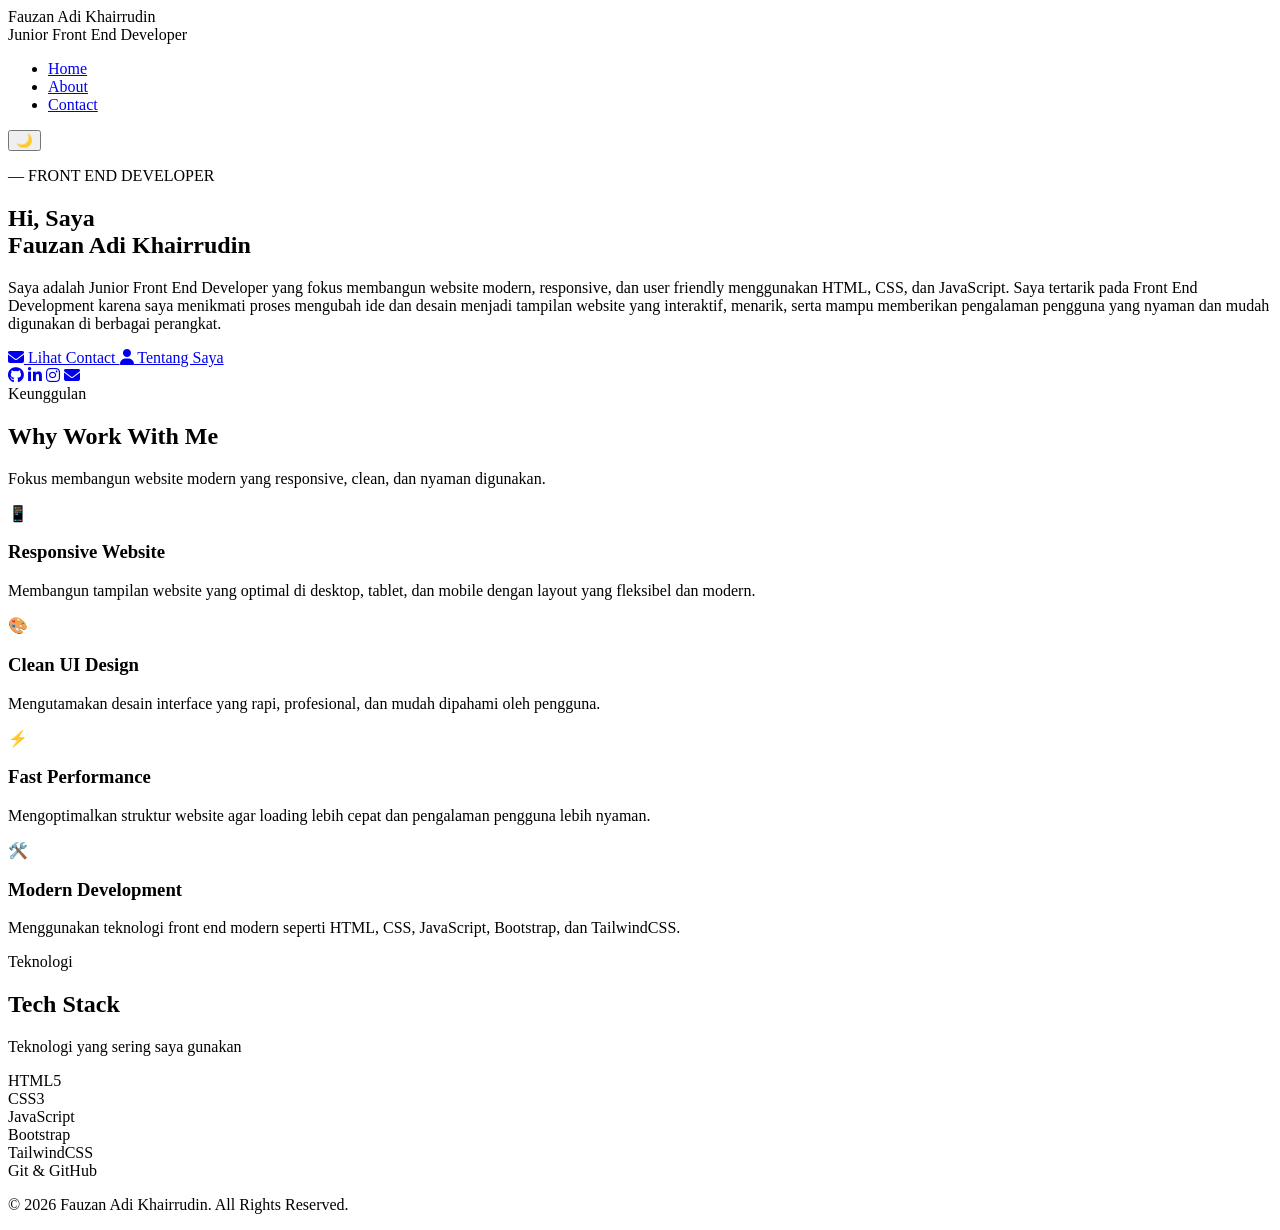
==== commit 3f288bcc: "fix13" ====
--- a/index.html
+++ b/index.html
@@ -3,43 +3,44 @@
   <head>
     <meta charset="UTF-8" />
     <meta name="viewport" content="width=device-width, initial-scale=1.0" />
-
     <title>Portfolio | Fauzan Adi Khairrudin</title>
-
-    <link rel="stylesheet" href=" ./css/index.css" />
     <link
       rel="stylesheet"
       href="https://cdnjs.cloudflare.com/ajax/libs/font-awesome/6.5.1/css/all.min.css"
+    />
+    <link rel="preconnect" href="https://fonts.googleapis.com" />
+    <link rel="preconnect" href="https://fonts.gstatic.com" crossorigin />
+    <link
+      href="https://fonts.googleapis.com/css2?family=Plus+Jakarta+Sans:wght@400;500;600;700;800&family=DM+Mono:wght@400;500&display=swap"
+      rel="stylesheet"
     />
   </head>
 
   <body>
     <!-- NAVBAR -->
-    <nav>
+    <nav id="navbar">
       <div class="logo-box">
         <div class="logo">Fauzan Adi Khairrudin</div>
-
         <div class="job">Junior Front End Developer</div>
       </div>
 
       <ul>
-  <li><a href="index.html">Home</a></li>
-  <li><a href="about.html">About</a></li>
-  <li><a href="contact.html">Contact</a></li>
-</ul>
+        <li><a href="index.html" class="active">Home</a></li>
+        <li><a href="about.html">About</a></li>
+        <li><a href="contact.html">Contact</a></li>
+      </ul>
 
-<button id="theme-toggle">🌙</button>
+      <button id="theme-toggle">🌙</button>
     </nav>
 
     <!-- HERO -->
     <section class="hero" id="home">
-      <!-- LEFT -->
       <div class="hero-content hidden">
         <p class="intro">— FRONT END DEVELOPER</p>
 
         <h1>
-          Hi, Saya
-          <span> Fauzan Adi Khairrudin </span>
+          Hi, Saya<br />
+          <span>Fauzan Adi Khairrudin</span>
         </h1>
 
         <p class="description">
@@ -52,19 +53,32 @@
         </p>
 
         <div class="hero-button">
-          <a href="contact.html" class="btn"> Lihat Contact </a>
+          <a href="contact.html" class="btn">
+            <i class="fa-solid fa-envelope"></i> Lihat Contact
+          </a>
+          <a href="about.html" class="btn-outline">
+            <i class="fa-solid fa-user"></i> Tentang Saya
+          </a>
+        </div>
 
-          <a href="about.html" class="btn-outline"> Tentang Saya </a>
+        <div class="social-links">
+          <a href="#" title="GitHub"><i class="fa-brands fa-github"></i></a>
+          <a href="#" title="LinkedIn"
+            ><i class="fa-brands fa-linkedin-in"></i
+          ></a>
+          <a href="#" title="Instagram"
+            ><i class="fa-brands fa-instagram"></i
+          ></a>
+          <a href="#" title="Email"><i class="fa-solid fa-envelope"></i></a>
         </div>
       </div>
-
-     
+    </section>
 
     <!-- PROFESSIONAL HIGHLIGHT SECTION -->
     <section class="highlight-section hidden">
       <div class="highlight-title">
+        <div class="section-label">Keunggulan</div>
         <h2>Why Work With Me</h2>
-
         <p>
           Fokus membangun website modern yang responsive, clean, dan nyaman
           digunakan.
@@ -72,36 +86,36 @@
       </div>
 
       <div class="highlight-container">
-        <div class="highlight-card">
+        <div class="highlight-card hidden">
+          <div class="card-icon">📱</div>
           <h3>Responsive Website</h3>
-
           <p>
             Membangun tampilan website yang optimal di desktop, tablet, dan
             mobile dengan layout yang fleksibel dan modern.
           </p>
         </div>
 
-        <div class="highlight-card">
+        <div class="highlight-card hidden">
+          <div class="card-icon">🎨</div>
           <h3>Clean UI Design</h3>
-
           <p>
             Mengutamakan desain interface yang rapi, profesional, dan mudah
             dipahami oleh pengguna.
           </p>
         </div>
 
-        <div class="highlight-card">
+        <div class="highlight-card hidden">
+          <div class="card-icon">⚡</div>
           <h3>Fast Performance</h3>
-
           <p>
             Mengoptimalkan struktur website agar loading lebih cepat dan
             pengalaman pengguna lebih nyaman.
           </p>
         </div>
 
-        <div class="highlight-card">
+        <div class="highlight-card hidden">
+          <div class="card-icon">🛠️</div>
           <h3>Modern Development</h3>
-
           <p>
             Menggunakan teknologi front end modern seperti HTML, CSS,
             JavaScript, Bootstrap, dan TailwindCSS.
@@ -113,24 +127,24 @@
     <!-- SKILL SECTION -->
     <section class="skill-section hidden">
       <div class="skill-title">
+        <div class="section-label">Teknologi</div>
         <h2>Tech Stack</h2>
-
         <p>Teknologi yang sering saya gunakan</p>
       </div>
 
       <div class="skill-container">
         <div class="skill-card">HTML5</div>
-
         <div class="skill-card">CSS3</div>
-
         <div class="skill-card">JavaScript</div>
+        <div class="skill-card">Bootstrap</div>
+        <div class="skill-card">TailwindCSS</div>
+        <div class="skill-card">Git & GitHub</div>
       </div>
     </section>
 
     <footer>
       <p>© 2026 Fauzan Adi Khairrudin. All Rights Reserved.</p>
     </footer>
-
     <script src="./js/script.js"></script>
   </body>
 </html>
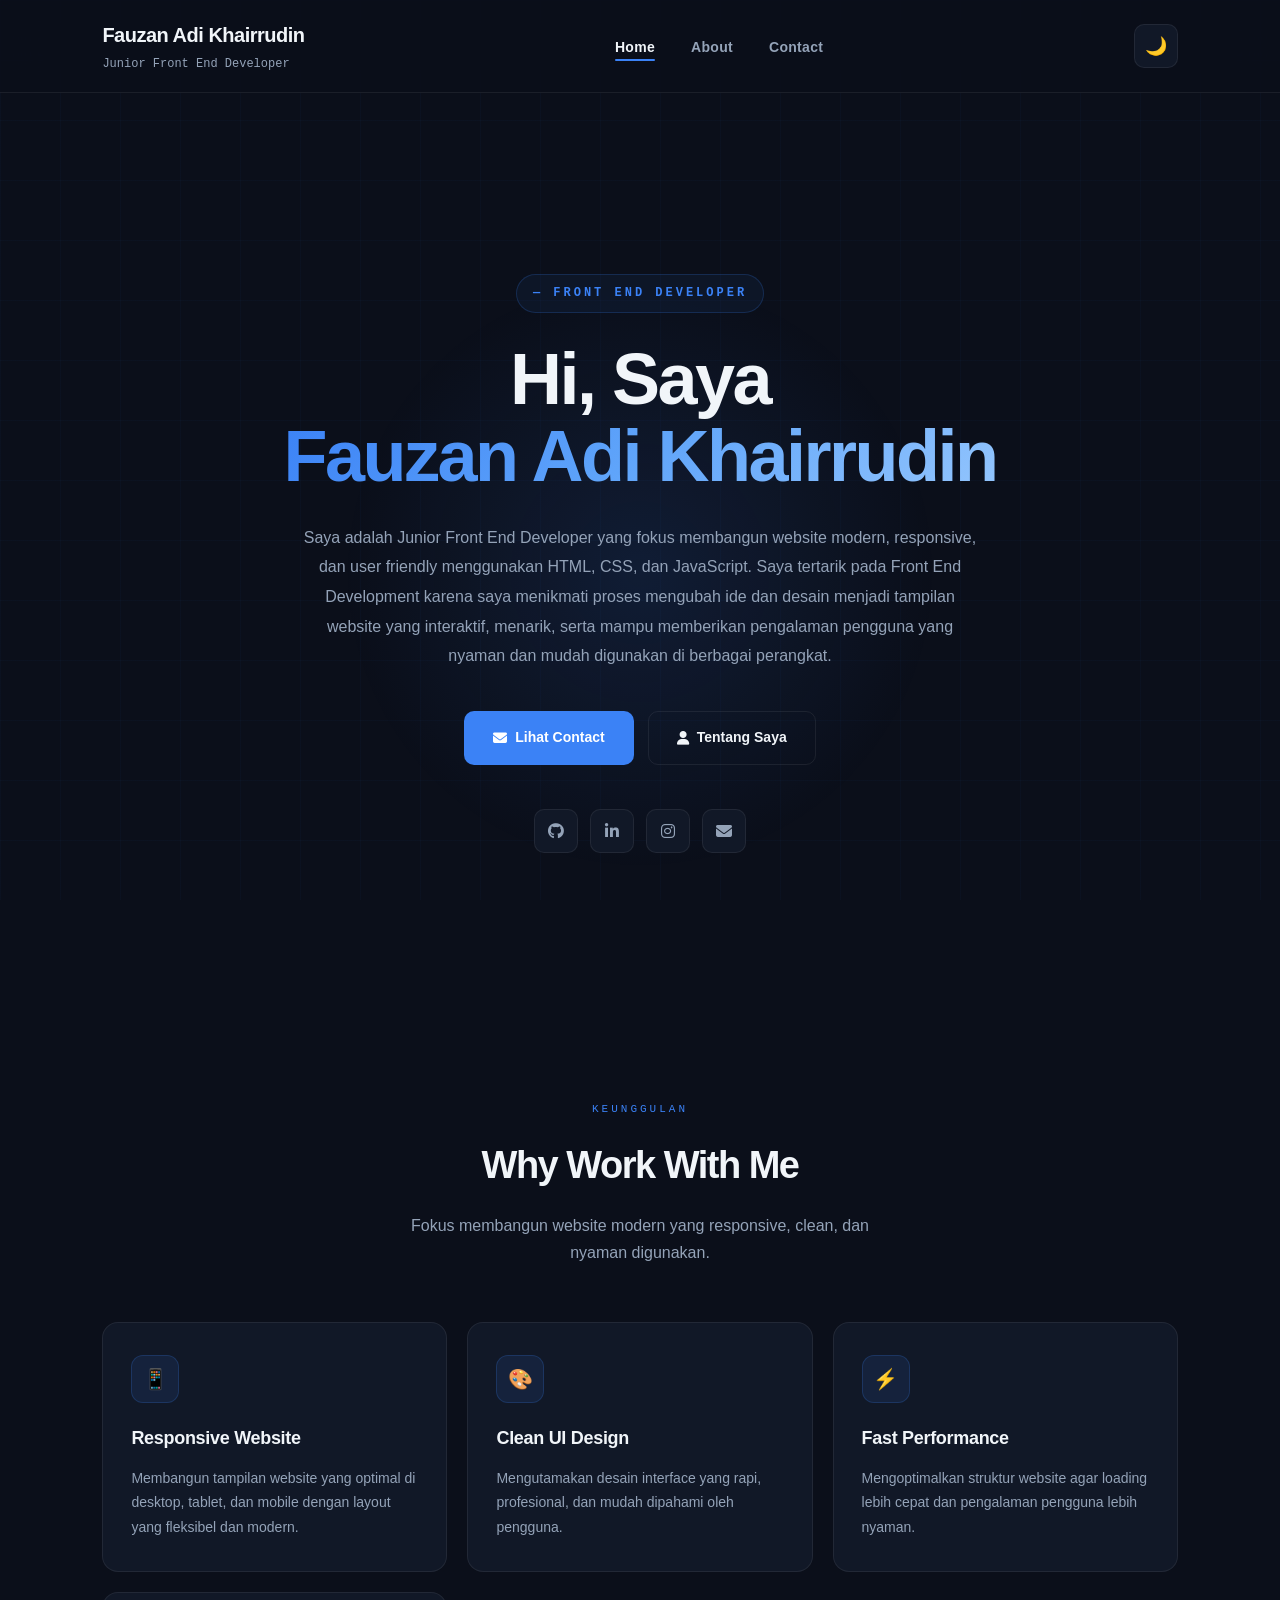
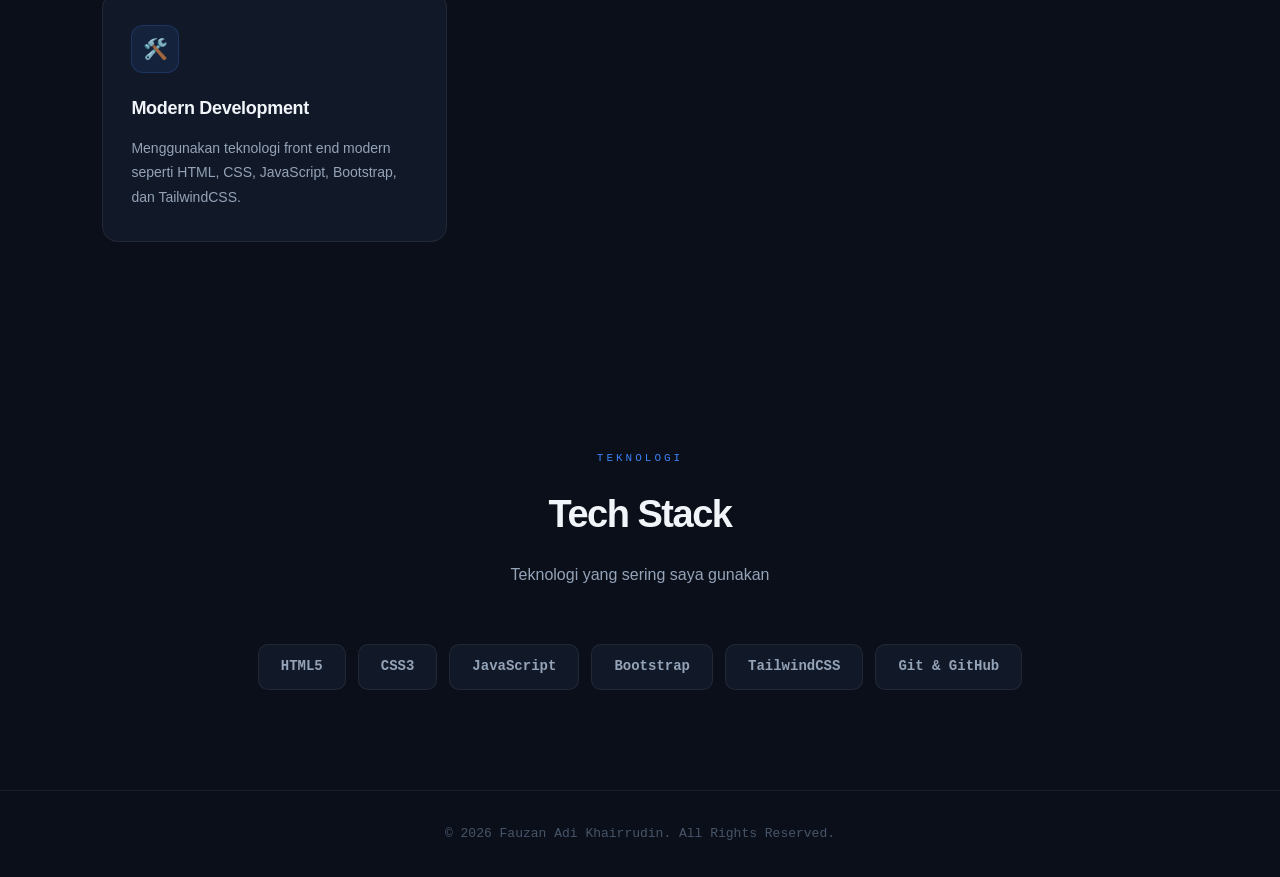
==== commit 14db7795: "fix14" ====
--- a/index.html
+++ b/index.html
@@ -4,6 +4,7 @@
     <meta charset="UTF-8" />
     <meta name="viewport" content="width=device-width, initial-scale=1.0" />
     <title>Portfolio | Fauzan Adi Khairrudin</title>
+    <link rel="stylesheet" href="../css/index.css" />
     <link
       rel="stylesheet"
       href="https://cdnjs.cloudflare.com/ajax/libs/font-awesome/6.5.1/css/all.min.css"
--- a/css/index.css
+++ b/css/index.css
@@ -0,0 +1,573 @@
+/* =========================
+   RESET & ROOT
+========================= */
+*,
+*::before,
+*::after {
+  margin: 0;
+  padding: 0;
+  box-sizing: border-box;
+}
+
+:root {
+  --primary: #3b82f6;
+  --primary-dark: #2563eb;
+  --primary-glow: rgba(59, 130, 246, 0.25);
+  --bg: #0b0f1a;
+  --bg-card: #111827;
+  --bg-card-hover: #161f30;
+  --border: rgba(255, 255, 255, 0.07);
+  --border-hover: rgba(59, 130, 246, 0.5);
+  --text: #f1f5f9;
+  --text-muted: #94a3b8;
+  --text-faint: #475569;
+  --font: "Plus Jakarta Sans", sans-serif;
+  --font-mono: "DM Mono", monospace;
+  --radius: 16px;
+  --radius-sm: 10px;
+}
+
+body {
+  font-family: var(--font);
+  background: var(--bg);
+  color: var(--text);
+  line-height: 1.7;
+  overflow-x: hidden;
+}
+
+/* Subtle grid background */
+body::before {
+  content: "";
+  position: fixed;
+  inset: 0;
+  background-image:
+    linear-gradient(rgba(59, 130, 246, 0.03) 1px, transparent 1px),
+    linear-gradient(90deg, rgba(59, 130, 246, 0.03) 1px, transparent 1px);
+  background-size: 60px 60px;
+  pointer-events: none;
+  z-index: 0;
+}
+
+/* =========================
+   NAVBAR
+========================= */
+nav {
+  width: 100%;
+  padding: 18px 8%;
+  display: flex;
+  justify-content: space-between;
+  align-items: center;
+  position: sticky;
+  top: 0;
+  z-index: 1000;
+  background: rgba(11, 15, 26, 0.85);
+  border-bottom: 1px solid var(--border);
+  backdrop-filter: blur(20px);
+  -webkit-backdrop-filter: blur(20px);
+  transition: box-shadow 0.3s ease;
+}
+
+nav.scrolled {
+  box-shadow: 0 4px 30px rgba(0, 0, 0, 0.4);
+}
+
+.logo-box {
+  display: flex;
+  flex-direction: column;
+  gap: 2px;
+}
+
+.logo {
+  font-size: 20px;
+  font-weight: 800;
+  color: var(--text);
+  letter-spacing: -0.5px;
+}
+
+.job {
+  font-size: 12px;
+  color: var(--text-muted);
+  font-family: var(--font-mono);
+}
+
+nav ul {
+  display: flex;
+  align-items: center;
+  list-style: none;
+  gap: 36px;
+}
+
+nav ul li a {
+  position: relative;
+  text-decoration: none;
+  color: var(--text-muted);
+  font-size: 14px;
+  font-weight: 600;
+  letter-spacing: 0.3px;
+  transition: color 0.3s ease;
+}
+
+nav ul li a::after {
+  content: "";
+  position: absolute;
+  left: 0;
+  bottom: -6px;
+  width: 0%;
+  height: 2px;
+  border-radius: 99px;
+  background: var(--primary);
+  transition: width 0.3s ease;
+}
+
+nav ul li a:hover,
+nav ul li a.active {
+  color: var(--text);
+}
+
+nav ul li a:hover::after,
+nav ul li a.active::after {
+  width: 100%;
+}
+
+#theme-toggle {
+  width: 44px;
+  height: 44px;
+  border: 1px solid var(--border);
+  border-radius: var(--radius-sm);
+  background: var(--bg-card);
+  color: #facc15;
+  cursor: pointer;
+  font-size: 18px;
+  display: flex;
+  align-items: center;
+  justify-content: center;
+  transition: all 0.3s ease;
+}
+
+#theme-toggle:hover {
+  border-color: var(--border-hover);
+  background: var(--bg-card-hover);
+  transform: translateY(-2px);
+}
+
+/* =========================
+   HERO
+========================= */
+.hero {
+  min-height: 100vh;
+  padding: 120px 8% 80px;
+  display: flex;
+  align-items: center;
+  justify-content: center;
+  text-align: center;
+  position: relative;
+  z-index: 1;
+}
+
+/* Glowing orb behind hero */
+.hero::before {
+  content: "";
+  position: absolute;
+  top: 20%;
+  left: 50%;
+  transform: translateX(-50%);
+  width: 600px;
+  height: 600px;
+  background: radial-gradient(
+    circle,
+    rgba(59, 130, 246, 0.12) 0%,
+    transparent 70%
+  );
+  pointer-events: none;
+  border-radius: 50%;
+}
+
+.hero-content {
+  max-width: 860px;
+  width: 100%;
+}
+
+.intro {
+  display: inline-flex;
+  align-items: center;
+  gap: 8px;
+  color: var(--primary);
+  font-size: 12px;
+  font-weight: 700;
+  letter-spacing: 3px;
+  font-family: var(--font-mono);
+  margin-bottom: 28px;
+  padding: 8px 16px;
+  border: 1px solid rgba(59, 130, 246, 0.2);
+  border-radius: 99px;
+  background: rgba(59, 130, 246, 0.06);
+}
+
+.hero-content h1 {
+  font-size: clamp(40px, 6.5vw, 72px);
+  font-weight: 800;
+  line-height: 1.07;
+  letter-spacing: -2.5px;
+  color: var(--text);
+  margin-bottom: 28px;
+}
+
+.hero-content h1 span {
+  background: linear-gradient(135deg, #3b82f6, #60a5fa, #93c5fd);
+  -webkit-background-clip: text;
+  -webkit-text-fill-color: transparent;
+  background-clip: text;
+}
+
+.description {
+  max-width: 680px;
+  margin: 0 auto 40px;
+  font-size: 16px;
+  line-height: 1.85;
+  color: var(--text-muted);
+}
+
+/* BUTTONS */
+.hero-button {
+  display: flex;
+  justify-content: center;
+  gap: 14px;
+  flex-wrap: wrap;
+  margin-bottom: 44px;
+}
+
+.btn,
+.btn-outline {
+  padding: 14px 28px;
+  border-radius: var(--radius-sm);
+  text-decoration: none;
+  font-size: 14px;
+  font-weight: 700;
+  transition: all 0.3s ease;
+  display: inline-flex;
+  align-items: center;
+  gap: 8px;
+}
+
+.btn {
+  background: var(--primary);
+  color: white;
+  border: 1px solid transparent;
+  box-shadow: 0 0 0 0 var(--primary-glow);
+}
+
+.btn:hover {
+  transform: translateY(-3px);
+  box-shadow: 0 8px 25px var(--primary-glow);
+  background: #4f8ef7;
+}
+
+.btn-outline {
+  background: transparent;
+  color: var(--text);
+  border: 1px solid var(--border);
+}
+
+.btn-outline:hover {
+  transform: translateY(-3px);
+  border-color: var(--border-hover);
+  background: var(--bg-card);
+}
+
+/* SOCIAL */
+.social-links {
+  display: flex;
+  justify-content: center;
+  gap: 12px;
+}
+
+.social-links a {
+  width: 44px;
+  height: 44px;
+  border-radius: var(--radius-sm);
+  background: var(--bg-card);
+  border: 1px solid var(--border);
+  display: flex;
+  justify-content: center;
+  align-items: center;
+  text-decoration: none;
+  color: var(--text-muted);
+  font-size: 16px;
+  transition: all 0.3s ease;
+}
+
+.social-links a:hover {
+  transform: translateY(-3px);
+  background: var(--primary);
+  border-color: var(--primary);
+  color: white;
+  box-shadow: 0 8px 20px var(--primary-glow);
+}
+
+/* =========================
+   SECTIONS
+========================= */
+.highlight-section,
+.skill-section {
+  padding: 100px 8%;
+  position: relative;
+  z-index: 1;
+}
+
+.section-label {
+  display: inline-block;
+  font-family: var(--font-mono);
+  font-size: 11px;
+  font-weight: 500;
+  letter-spacing: 3px;
+  color: var(--primary);
+  text-transform: uppercase;
+  margin-bottom: 14px;
+}
+
+.highlight-title,
+.skill-title {
+  text-align: center;
+  margin-bottom: 56px;
+}
+
+.highlight-title h2,
+.skill-title h2 {
+  font-size: 38px;
+  font-weight: 800;
+  letter-spacing: -1.5px;
+  color: var(--text);
+  margin-bottom: 14px;
+}
+
+.highlight-title p,
+.skill-title p {
+  color: var(--text-muted);
+  font-size: 16px;
+  max-width: 480px;
+  margin: 0 auto;
+}
+
+/* HIGHLIGHT CARDS */
+.highlight-container {
+  display: grid;
+  grid-template-columns: repeat(auto-fit, minmax(260px, 1fr));
+  gap: 20px;
+}
+
+.highlight-card {
+  padding: 32px 28px;
+  background: var(--bg-card);
+  border: 1px solid var(--border);
+  border-radius: var(--radius);
+  transition: all 0.35s ease;
+  position: relative;
+  overflow: hidden;
+}
+
+.highlight-card::before {
+  content: "";
+  position: absolute;
+  top: 0;
+  left: 0;
+  right: 0;
+  height: 2px;
+  background: linear-gradient(90deg, transparent, var(--primary), transparent);
+  opacity: 0;
+  transition: opacity 0.35s ease;
+}
+
+.highlight-card:hover {
+  transform: translateY(-6px);
+  border-color: var(--border-hover);
+  background: var(--bg-card-hover);
+  box-shadow: 0 20px 40px rgba(0, 0, 0, 0.3);
+}
+
+.highlight-card:hover::before {
+  opacity: 1;
+}
+
+.card-icon {
+  width: 48px;
+  height: 48px;
+  border-radius: 12px;
+  background: rgba(59, 130, 246, 0.1);
+  border: 1px solid rgba(59, 130, 246, 0.2);
+  display: flex;
+  align-items: center;
+  justify-content: center;
+  margin-bottom: 20px;
+  font-size: 20px;
+}
+
+.highlight-card h3 {
+  font-size: 18px;
+  font-weight: 700;
+  color: var(--text);
+  margin-bottom: 12px;
+  letter-spacing: -0.3px;
+}
+
+.highlight-card p {
+  color: var(--text-muted);
+  font-size: 14px;
+  line-height: 1.75;
+}
+
+/* SKILL CARDS */
+.skill-container {
+  display: flex;
+  justify-content: center;
+  gap: 12px;
+  flex-wrap: wrap;
+}
+
+.skill-card {
+  padding: 10px 22px;
+  border-radius: var(--radius-sm);
+  background: var(--bg-card);
+  border: 1px solid var(--border);
+  font-weight: 600;
+  font-size: 14px;
+  color: var(--text-muted);
+  font-family: var(--font-mono);
+  transition: all 0.3s ease;
+  cursor: default;
+}
+
+.skill-card:hover {
+  transform: translateY(-3px);
+  border-color: var(--border-hover);
+  color: var(--primary);
+  background: rgba(59, 130, 246, 0.06);
+  box-shadow: 0 8px 20px rgba(0, 0, 0, 0.2);
+}
+
+/* DIVIDER */
+.section-divider {
+  width: 100%;
+  height: 1px;
+  background: linear-gradient(90deg, transparent, var(--border), transparent);
+  margin: 0 8%;
+  width: 84%;
+}
+
+/* FOOTER */
+footer {
+  padding: 32px 8%;
+  border-top: 1px solid var(--border);
+  text-align: center;
+  position: relative;
+  z-index: 1;
+}
+
+footer p {
+  color: var(--text-faint);
+  font-size: 13px;
+  font-family: var(--font-mono);
+}
+
+/* =========================
+   ANIMATIONS
+========================= */
+.hidden {
+  opacity: 0;
+  transform: translateY(32px);
+  transition:
+    opacity 0.75s ease,
+    transform 0.75s ease;
+}
+
+.show {
+  opacity: 1;
+  transform: translateY(0);
+}
+
+/* Staggered card animation */
+.highlight-card:nth-child(1) {
+  transition-delay: 0.05s;
+}
+.highlight-card:nth-child(2) {
+  transition-delay: 0.12s;
+}
+.highlight-card:nth-child(3) {
+  transition-delay: 0.19s;
+}
+.highlight-card:nth-child(4) {
+  transition-delay: 0.26s;
+}
+
+/* =========================
+   RESPONSIVE
+========================= */
+@media (max-width: 768px) {
+  nav {
+    flex-direction: column;
+    gap: 16px;
+    padding: 18px 6%;
+    text-align: center;
+  }
+
+  nav ul {
+    gap: 20px;
+    flex-wrap: wrap;
+    justify-content: center;
+  }
+
+  .hero,
+  .highlight-section,
+  .skill-section {
+    padding-left: 6%;
+    padding-right: 6%;
+  }
+
+  .hero-content h1 {
+    letter-spacing: -1.5px;
+  }
+
+  .highlight-title h2,
+  .skill-title h2 {
+    font-size: 30px;
+  }
+}
+
+@media (max-width: 576px) {
+  nav {
+    padding: 16px 5%;
+  }
+
+  .hero,
+  .highlight-section,
+  .skill-section {
+    padding-left: 5%;
+    padding-right: 5%;
+  }
+
+  .hero {
+    padding-top: 80px;
+  }
+
+  .hero-content h1 {
+    font-size: 36px;
+    letter-spacing: -1px;
+  }
+
+  .highlight-title h2,
+  .skill-title h2 {
+    font-size: 26px;
+  }
+
+  .btn,
+  .btn-outline {
+    width: 100%;
+    justify-content: center;
+  }
+
+  .hero-button {
+    flex-direction: column;
+  }
+  .social-links {
+    flex-wrap: wrap;
+  }
+}
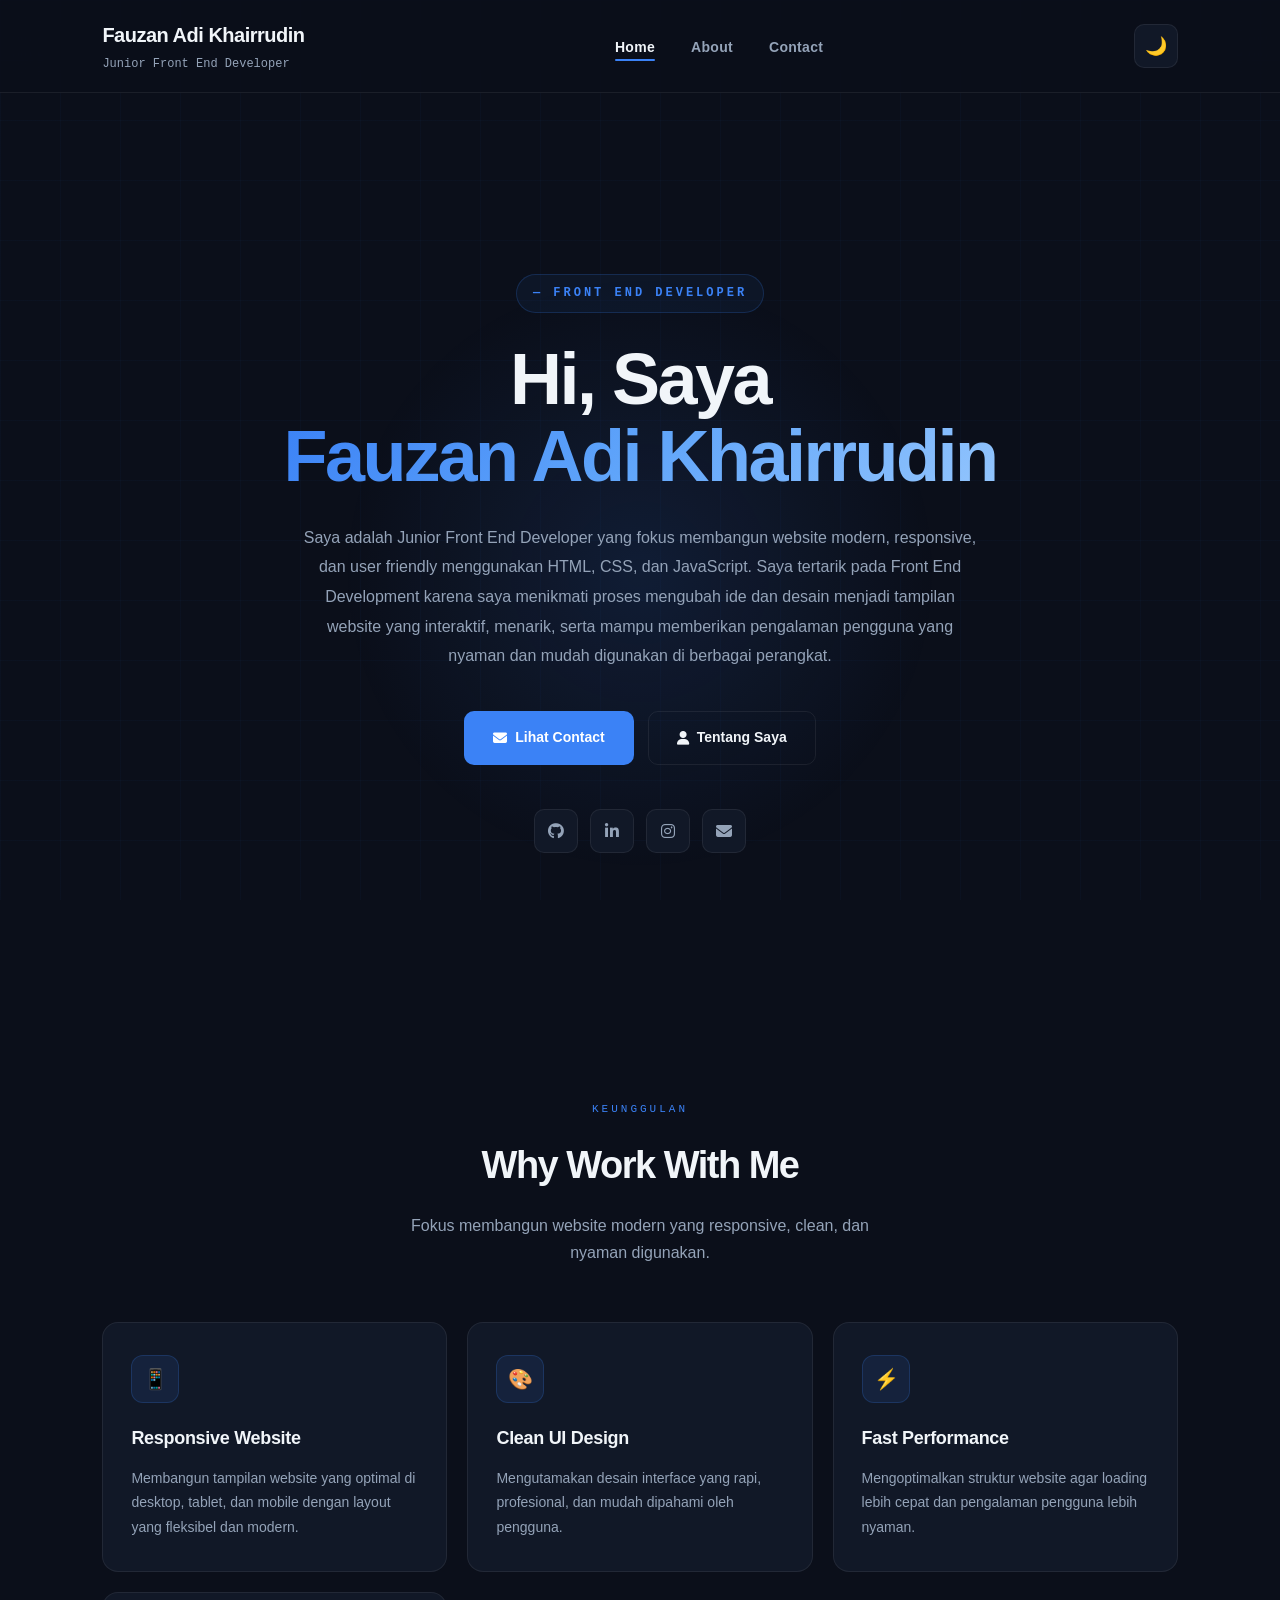
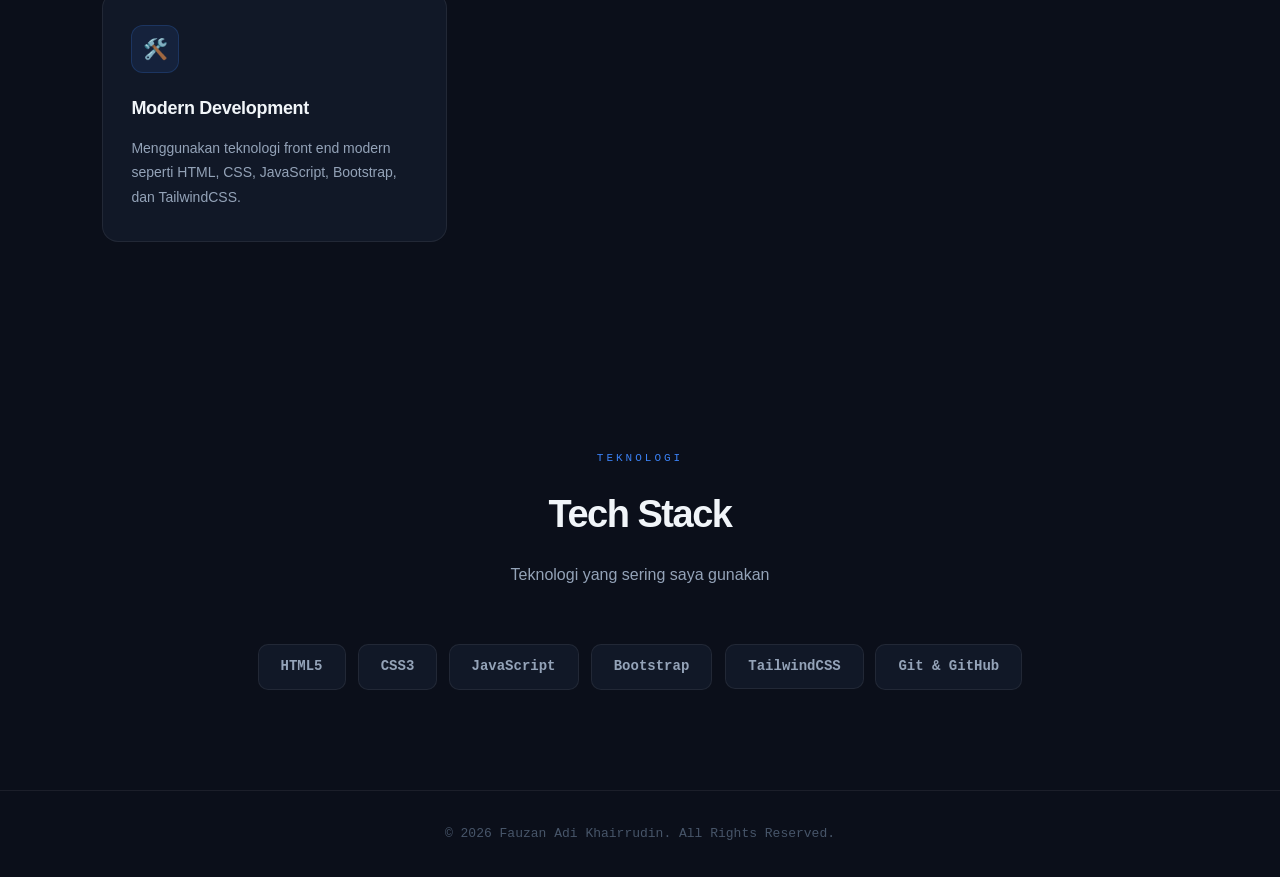
==== commit 78dcffca: "fix14" ====
--- a/index.html
+++ b/index.html
@@ -3,23 +3,30 @@
   <head>
     <meta charset="UTF-8" />
     <meta name="viewport" content="width=device-width, initial-scale=1.0" />
+
     <title>Portfolio | Fauzan Adi Khairrudin</title>
-    <link rel="stylesheet" href="../css/index.css" />
-    <link
-      rel="stylesheet"
-      href="https://cdnjs.cloudflare.com/ajax/libs/font-awesome/6.5.1/css/all.min.css"
-    />
+
+    <!-- Google Fonts -->
     <link rel="preconnect" href="https://fonts.googleapis.com" />
     <link rel="preconnect" href="https://fonts.gstatic.com" crossorigin />
     <link
       href="https://fonts.googleapis.com/css2?family=Plus+Jakarta+Sans:wght@400;500;600;700;800&family=DM+Mono:wght@400;500&display=swap"
       rel="stylesheet"
     />
+
+    <!-- Font Awesome -->
+    <link
+      rel="stylesheet"
+      href="https://cdnjs.cloudflare.com/ajax/libs/font-awesome/6.5.1/css/all.min.css"
+    />
+
+    <!-- CSS -->
+    <link rel="stylesheet" href="../css/index.css" />
   </head>
 
   <body>
     <!-- NAVBAR -->
-    <nav id="navbar">
+    <nav>
       <div class="logo-box">
         <div class="logo">Fauzan Adi Khairrudin</div>
         <div class="job">Junior Front End Developer</div>
@@ -36,7 +43,7 @@
 
     <!-- HERO -->
     <section class="hero" id="home">
-      <div class="hero-content hidden">
+      <div class="hero-content">
         <p class="intro">— FRONT END DEVELOPER</p>
 
         <h1>
@@ -75,8 +82,8 @@
       </div>
     </section>
 
-    <!-- PROFESSIONAL HIGHLIGHT SECTION -->
-    <section class="highlight-section hidden">
+    <!-- HIGHLIGHT SECTION -->
+    <section class="highlight-section">
       <div class="highlight-title">
         <div class="section-label">Keunggulan</div>
         <h2>Why Work With Me</h2>
@@ -87,7 +94,7 @@
       </div>
 
       <div class="highlight-container">
-        <div class="highlight-card hidden">
+        <div class="highlight-card">
           <div class="card-icon">📱</div>
           <h3>Responsive Website</h3>
           <p>
@@ -96,7 +103,7 @@
           </p>
         </div>
 
-        <div class="highlight-card hidden">
+        <div class="highlight-card">
           <div class="card-icon">🎨</div>
           <h3>Clean UI Design</h3>
           <p>
@@ -105,7 +112,7 @@
           </p>
         </div>
 
-        <div class="highlight-card hidden">
+        <div class="highlight-card">
           <div class="card-icon">⚡</div>
           <h3>Fast Performance</h3>
           <p>
@@ -114,7 +121,7 @@
           </p>
         </div>
 
-        <div class="highlight-card hidden">
+        <div class="highlight-card">
           <div class="card-icon">🛠️</div>
           <h3>Modern Development</h3>
           <p>
@@ -126,7 +133,7 @@
     </section>
 
     <!-- SKILL SECTION -->
-    <section class="skill-section hidden">
+    <section class="skill-section">
       <div class="skill-title">
         <div class="section-label">Teknologi</div>
         <h2>Tech Stack</h2>
@@ -143,9 +150,9 @@
       </div>
     </section>
 
+    <!-- FOOTER -->
     <footer>
       <p>© 2026 Fauzan Adi Khairrudin. All Rights Reserved.</p>
     </footer>
-    <script src="./js/script.js"></script>
   </body>
 </html>
--- a/css/index.css
+++ b/css/index.css
@@ -64,11 +64,6 @@
   border-bottom: 1px solid var(--border);
   backdrop-filter: blur(20px);
   -webkit-backdrop-filter: blur(20px);
-  transition: box-shadow 0.3s ease;
-}
-
-nav.scrolled {
-  box-shadow: 0 4px 30px rgba(0, 0, 0, 0.4);
 }
 
 .logo-box {
@@ -164,7 +159,7 @@
   z-index: 1;
 }
 
-/* Glowing orb behind hero */
+/* Glowing orb */
 .hero::before {
   content: "";
   position: absolute;
@@ -227,7 +222,9 @@
   color: var(--text-muted);
 }
 
-/* BUTTONS */
+/* =========================
+   BUTTONS
+========================= */
 .hero-button {
   display: flex;
   justify-content: center;
@@ -253,7 +250,6 @@
   background: var(--primary);
   color: white;
   border: 1px solid transparent;
-  box-shadow: 0 0 0 0 var(--primary-glow);
 }
 
 .btn:hover {
@@ -274,7 +270,9 @@
   background: var(--bg-card);
 }
 
-/* SOCIAL */
+/* =========================
+   SOCIAL LINKS
+========================= */
 .social-links {
   display: flex;
   justify-content: center;
@@ -348,7 +346,9 @@
   margin: 0 auto;
 }
 
-/* HIGHLIGHT CARDS */
+/* =========================
+   HIGHLIGHT CARDS
+========================= */
 .highlight-container {
   display: grid;
   grid-template-columns: repeat(auto-fit, minmax(260px, 1fr));
@@ -415,7 +415,9 @@
   line-height: 1.75;
 }
 
-/* SKILL CARDS */
+/* =========================
+   SKILL CARDS
+========================= */
 .skill-container {
   display: flex;
   justify-content: center;
@@ -444,16 +446,9 @@
   box-shadow: 0 8px 20px rgba(0, 0, 0, 0.2);
 }
 
-/* DIVIDER */
-.section-divider {
-  width: 100%;
-  height: 1px;
-  background: linear-gradient(90deg, transparent, var(--border), transparent);
-  margin: 0 8%;
-  width: 84%;
-}
-
-/* FOOTER */
+/* =========================
+   FOOTER
+========================= */
 footer {
   padding: 32px 8%;
   border-top: 1px solid var(--border);
@@ -469,33 +464,78 @@
 }
 
 /* =========================
-   ANIMATIONS
-========================= */
-.hidden {
-  opacity: 0;
-  transform: translateY(32px);
-  transition:
-    opacity 0.75s ease,
-    transform 0.75s ease;
-}
-
-.show {
-  opacity: 1;
-  transform: translateY(0);
-}
-
-/* Staggered card animation */
+   ANIMASI PURE CSS
+   (tanpa JavaScript)
+========================= */
+@keyframes fadeUp {
+  from {
+    opacity: 0;
+    transform: translateY(32px);
+  }
+  to {
+    opacity: 1;
+    transform: translateY(0);
+  }
+}
+
+/* Hero content muncul otomatis saat halaman load */
+.hero-content {
+  animation: fadeUp 0.8s ease both;
+  animation-delay: 0.15s;
+}
+
+/* Section highlight & skill pakai animation-timeline scroll */
+.highlight-section {
+  animation: fadeUp 0.8s ease both;
+  animation-delay: 0.1s;
+}
+
+.skill-section {
+  animation: fadeUp 0.8s ease both;
+  animation-delay: 0.2s;
+}
+
+/* Stagger tiap card */
 .highlight-card:nth-child(1) {
-  transition-delay: 0.05s;
+  animation: fadeUp 0.7s ease both;
+  animation-delay: 0.1s;
 }
 .highlight-card:nth-child(2) {
-  transition-delay: 0.12s;
+  animation: fadeUp 0.7s ease both;
+  animation-delay: 0.2s;
 }
 .highlight-card:nth-child(3) {
-  transition-delay: 0.19s;
+  animation: fadeUp 0.7s ease both;
+  animation-delay: 0.3s;
 }
 .highlight-card:nth-child(4) {
-  transition-delay: 0.26s;
+  animation: fadeUp 0.7s ease both;
+  animation-delay: 0.4s;
+}
+
+.skill-card:nth-child(1) {
+  animation: fadeUp 0.6s ease both;
+  animation-delay: 0.1s;
+}
+.skill-card:nth-child(2) {
+  animation: fadeUp 0.6s ease both;
+  animation-delay: 0.17s;
+}
+.skill-card:nth-child(3) {
+  animation: fadeUp 0.6s ease both;
+  animation-delay: 0.24s;
+}
+.skill-card:nth-child(4) {
+  animation: fadeUp 0.6s ease both;
+  animation-delay: 0.31s;
+}
+.skill-card:nth-child(5) {
+  animation: fadeUp 0.6s ease both;
+  animation-delay: 0.38s;
+}
+.skill-card:nth-child(6) {
+  animation: fadeUp 0.6s ease both;
+  animation-delay: 0.45s;
 }
 
 /* =========================
@@ -567,6 +607,7 @@
   .hero-button {
     flex-direction: column;
   }
+
   .social-links {
     flex-wrap: wrap;
   }
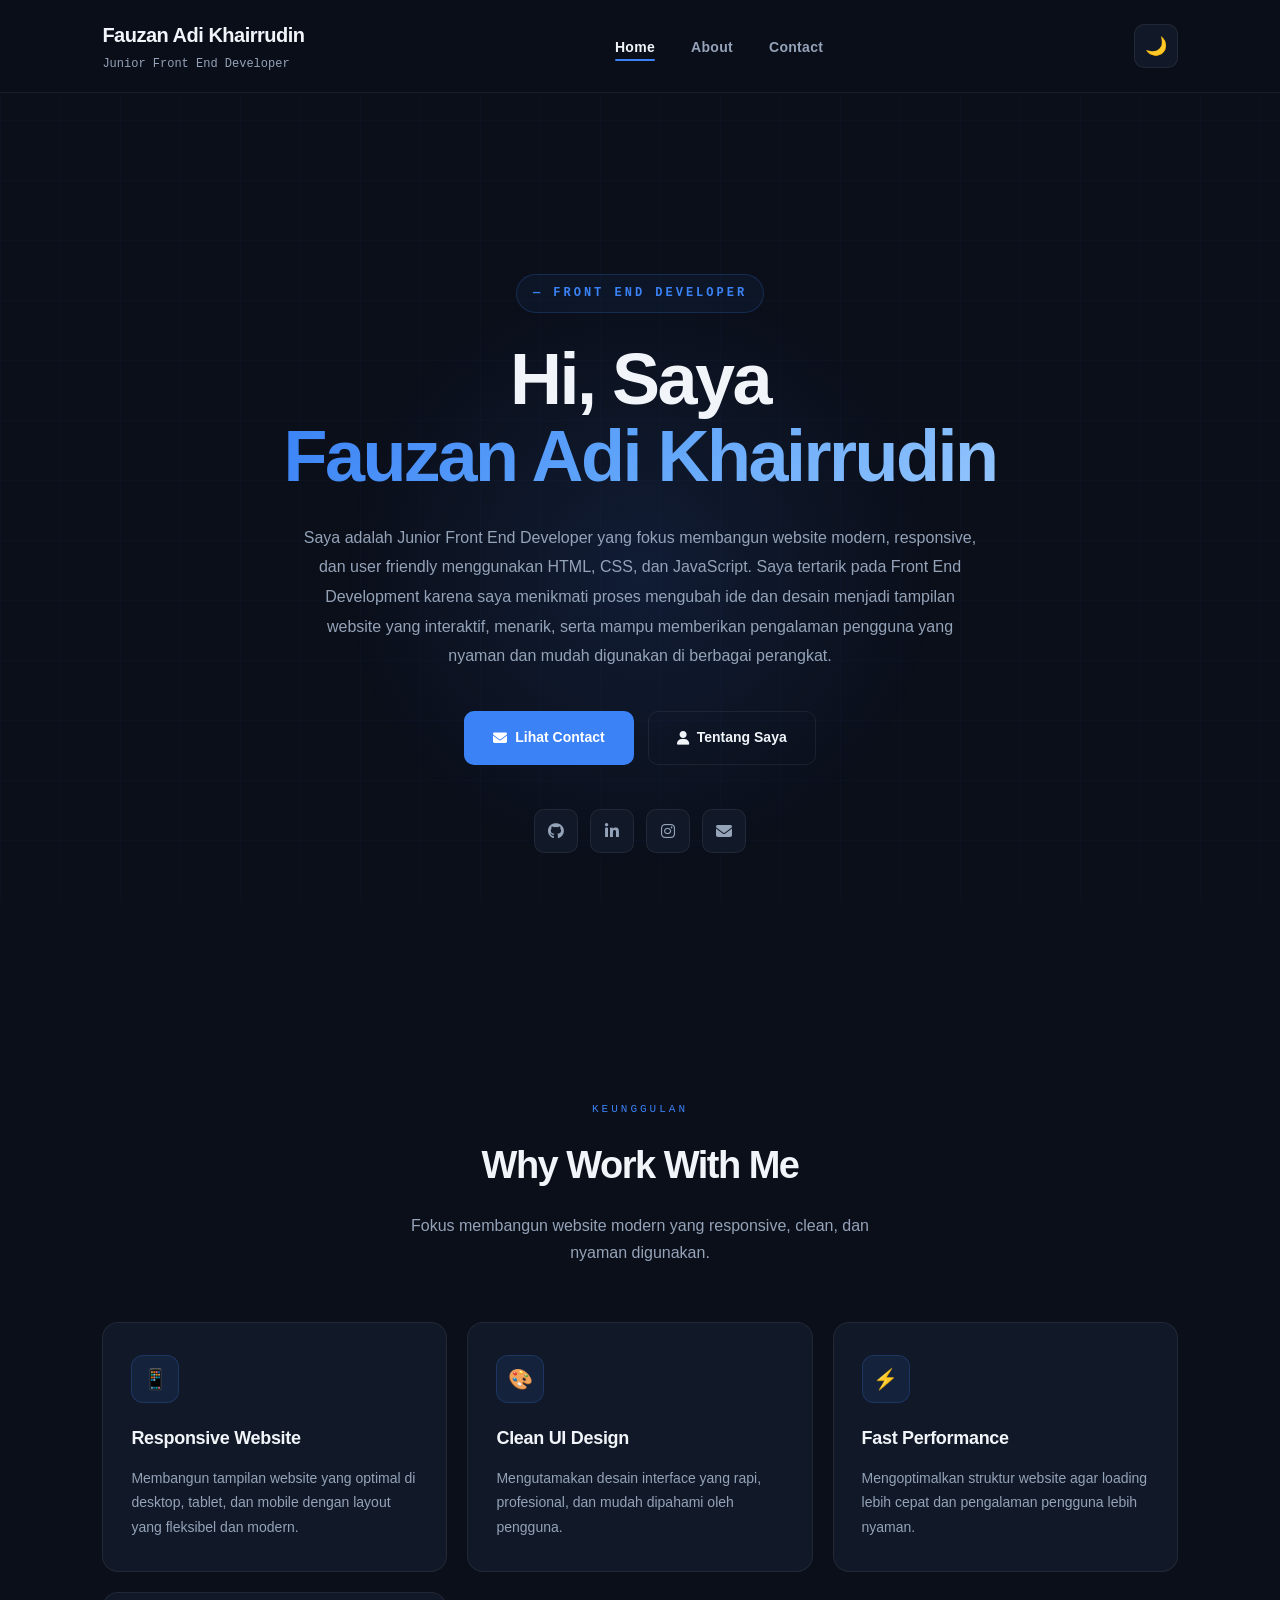
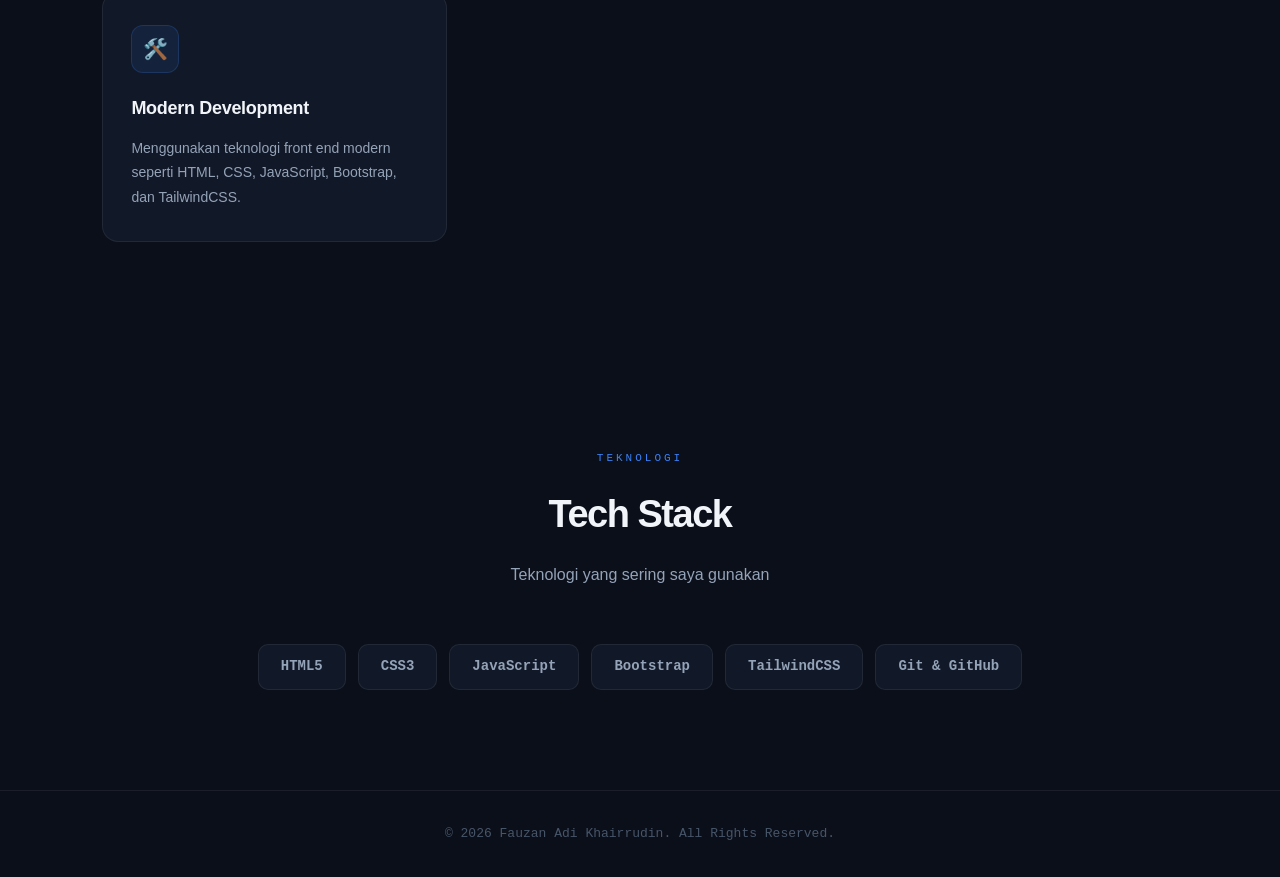
==== commit 8bd5d712: "fix15" ====
--- a/index.html
+++ b/index.html
@@ -154,5 +154,6 @@
     <footer>
       <p>© 2026 Fauzan Adi Khairrudin. All Rights Reserved.</p>
     </footer>
+    <script src="../js/script.js"></script>
   </body>
 </html>
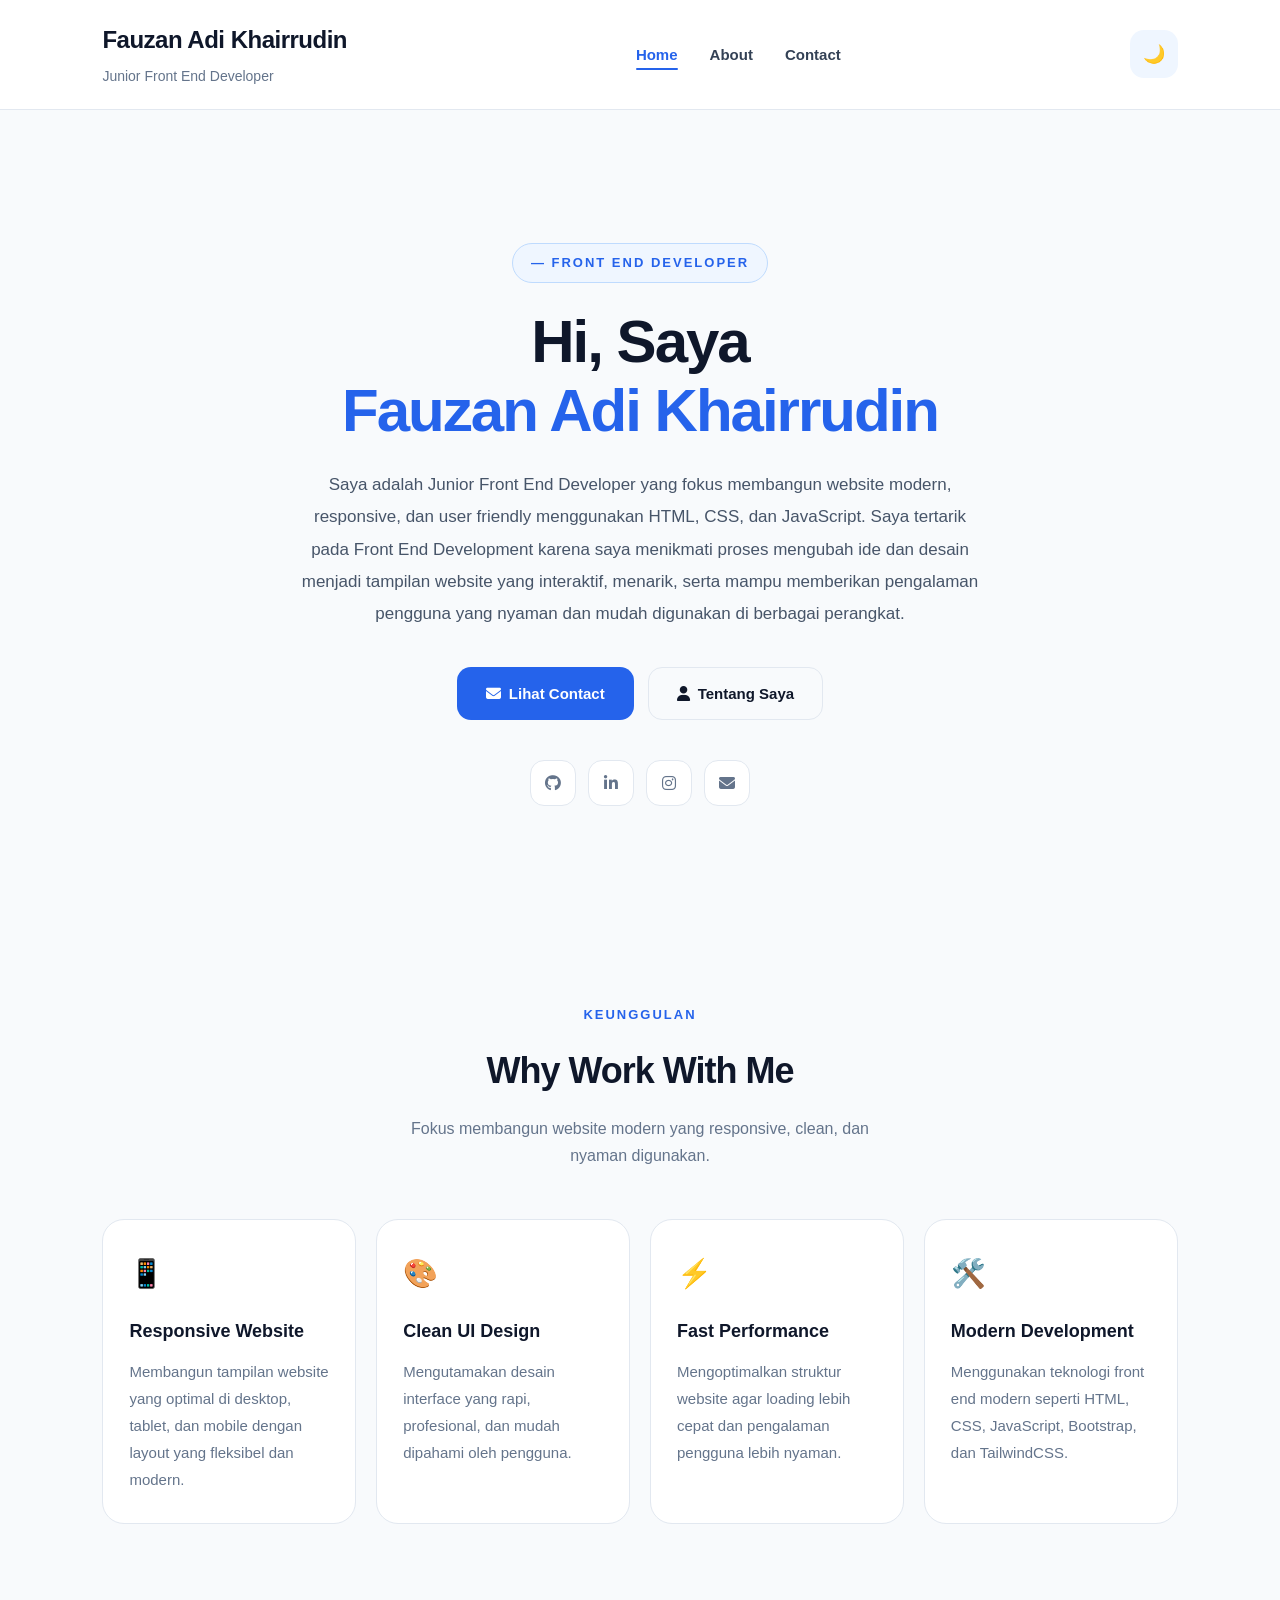
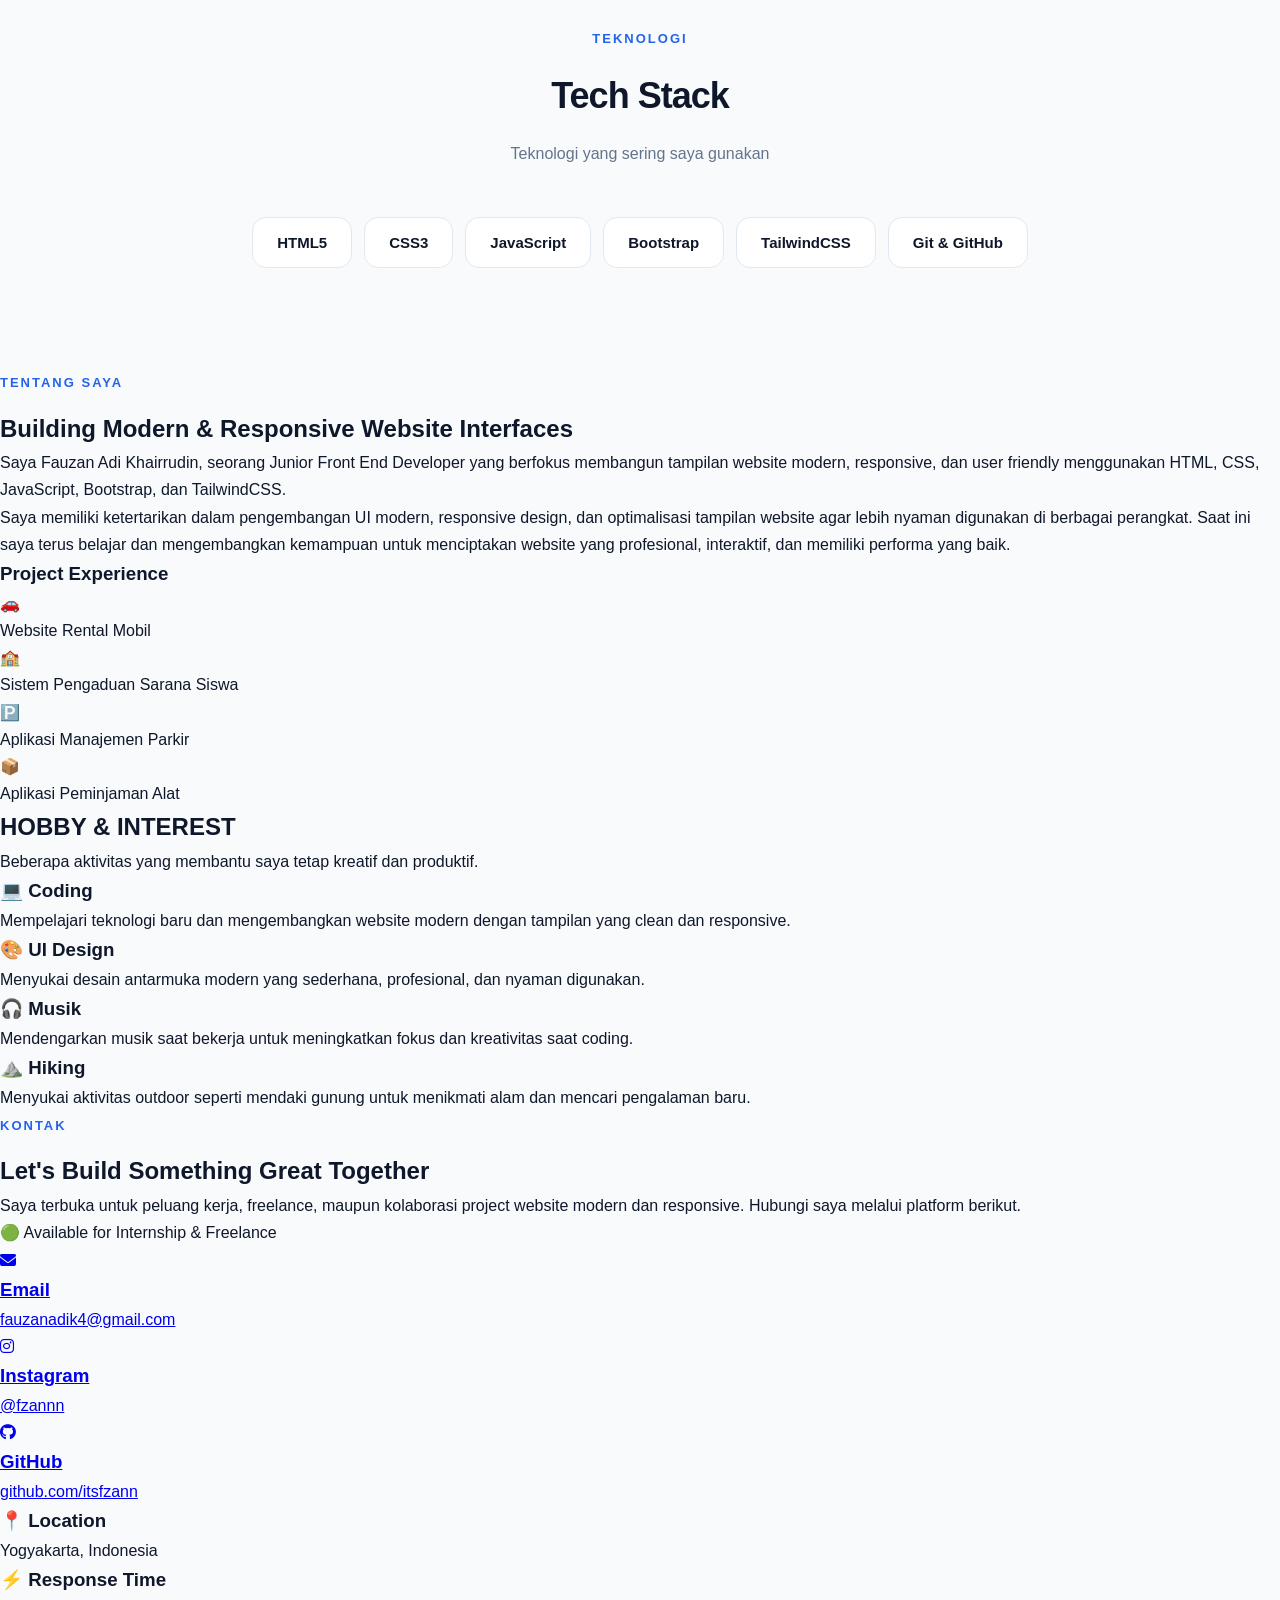
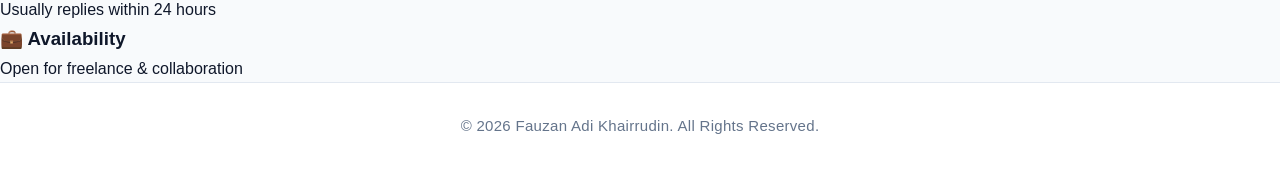
==== commit 2ee3c5c1: "fix17" ====
--- a/index.html
+++ b/index.html
@@ -21,7 +21,7 @@
     />
 
     <!-- CSS -->
-    <link rel="stylesheet" href="../css/index.css" />
+    <link rel="stylesheet" href="./css/index.css" />
   </head>
 
   <body>
@@ -33,9 +33,9 @@
       </div>
 
       <ul>
-        <li><a href="index.html" class="active">Home</a></li>
-        <li><a href="about.html">About</a></li>
-        <li><a href="contact.html">Contact</a></li>
+        <li><a href="#home">Home</a></li>
+        <li><a href="#about">About</a></li>
+        <li><a href="#contact">Contact</a></li>
       </ul>
 
       <button id="theme-toggle">🌙</button>
@@ -61,10 +61,10 @@
         </p>
 
         <div class="hero-button">
-          <a href="contact.html" class="btn">
+          <a href="#contact" class="btn">
             <i class="fa-solid fa-envelope"></i> Lihat Contact
           </a>
-          <a href="about.html" class="btn-outline">
+          <a href="#about" class="btn-outline">
             <i class="fa-solid fa-user"></i> Tentang Saya
           </a>
         </div>
@@ -150,10 +150,149 @@
       </div>
     </section>
 
-    <!-- FOOTER -->
+    <!-- ABOUT SECTION -->
+    <section class="about-section-single hidden" id="about">
+      <div class="about-content-single">
+        <div class="section-label">Tentang Saya</div>
+        <h2>Building Modern & Responsive Website Interfaces</h2>
+        <p>
+          Saya Fauzan Adi Khairrudin, seorang Junior Front End Developer yang
+          berfokus membangun tampilan website modern, responsive, dan user
+          friendly menggunakan HTML, CSS, JavaScript, Bootstrap, dan
+          TailwindCSS.
+        </p>
+        <p>
+          Saya memiliki ketertarikan dalam pengembangan UI modern, responsive
+          design, dan optimalisasi tampilan website agar lebih nyaman digunakan
+          di berbagai perangkat. Saat ini saya terus belajar dan mengembangkan
+          kemampuan untuk menciptakan website yang profesional, interaktif, dan
+          memiliki performa yang baik.
+        </p>
+
+        <!-- PROJECT -->
+        <div class="project-section">
+          <h3>Project Experience</h3>
+          <div class="projects-grid">
+            <div class="project-card">
+              <span>🚗</span>
+              <p>Website Rental Mobil</p>
+            </div>
+            <div class="project-card">
+              <span>🏫</span>
+              <p>Sistem Pengaduan Sarana Siswa</p>
+            </div>
+            <div class="project-card">
+              <span>🅿️</span>
+              <p>Aplikasi Manajemen Parkir</p>
+            </div>
+            <div class="project-card">
+              <span>📦</span>
+              <p>Aplikasi Peminjaman Alat</p>
+            </div>
+          </div>
+        </div>
+      </div>
+    </section>
+
+    <!-- HOBBY SECTION -->
+    <section class="hobby-section hidden">
+      <div class="section-title">
+        <h2>HOBBY & INTEREST</h2>
+        <p>
+          Beberapa aktivitas yang membantu saya tetap kreatif dan produktif.
+        </p>
+      </div>
+      <div class="hobby-container">
+        <div class="hobby-card">
+          <h3>💻 Coding</h3>
+          <p>
+            Mempelajari teknologi baru dan mengembangkan website modern dengan
+            tampilan yang clean dan responsive.
+          </p>
+        </div>
+        <div class="hobby-card">
+          <h3>🎨 UI Design</h3>
+          <p>
+            Menyukai desain antarmuka modern yang sederhana, profesional, dan
+            nyaman digunakan.
+          </p>
+        </div>
+        <div class="hobby-card">
+          <h3>🎧 Musik</h3>
+          <p>
+            Mendengarkan musik saat bekerja untuk meningkatkan fokus dan
+            kreativitas saat coding.
+          </p>
+        </div>
+        <div class="hobby-card">
+          <h3>⛰️ Hiking</h3>
+          <p>
+            Menyukai aktivitas outdoor seperti mendaki gunung untuk menikmati
+            alam dan mencari pengalaman baru.
+          </p>
+        </div>
+      </div>
+    </section>
+
+    <!-- CONTACT SECTION -->
+    <section class="contact-section hidden" id="contact">
+      <div class="contact-content">
+        <div class="section-label">Kontak</div>
+        <h2>Let's Build Something Great Together</h2>
+        <p class="contact-desc">
+          Saya terbuka untuk peluang kerja, freelance, maupun kolaborasi project
+          website modern dan responsive. Hubungi saya melalui platform berikut.
+        </p>
+
+        <div class="status-badge">
+          🟢 Available for Internship & Freelance
+        </div>
+
+        <div class="contact-container">
+          <a href="mailto:fauzanadik4@gmail.com" class="contact-card">
+            <i class="fa-solid fa-envelope"></i>
+            <h3>Email</h3>
+            <p>fauzanadik4@gmail.com</p>
+          </a>
+          <a
+            href="https://www.instagram.com/usnfrkaaa?igsh=YjM3M2FtdG81Mnc3"
+            target="_blank"
+            class="contact-card"
+          >
+            <i class="fa-brands fa-instagram"></i>
+            <h3>Instagram</h3>
+            <p>@fzannn</p>
+          </a>
+          <a
+            href="https://github.com/itsfzann"
+            target="_blank"
+            class="contact-card"
+          >
+            <i class="fa-brands fa-github"></i>
+            <h3>GitHub</h3>
+            <p>github.com/itsfzann</p>
+          </a>
+        </div>
+
+        <div class="contact-info">
+          <div class="info-card">
+            <h3>📍 Location</h3>
+            <p>Yogyakarta, Indonesia</p>
+          </div>
+          <div class="info-card">
+            <h3>⚡ Response Time</h3>
+            <p>Usually replies within 24 hours</p>
+          </div>
+          <div class="info-card">
+            <h3>💼 Availability</h3>
+            <p>Open for freelance & collaboration</p>
+          </div>
+        </div>
+      </div>
+    </section>
     <footer>
       <p>© 2026 Fauzan Adi Khairrudin. All Rights Reserved.</p>
     </footer>
-    <script src="../js/script.js"></script>
+    <script src="./js/script.js"></script>
   </body>
 </html>
--- a/css/index.css
+++ b/css/index.css
@@ -9,114 +9,102 @@
   box-sizing: border-box;
 }
 
+html {
+  scroll-behavior: smooth;
+}
+
 :root {
-  --primary: #3b82f6;
-  --primary-dark: #2563eb;
-  --primary-glow: rgba(59, 130, 246, 0.25);
-  --bg: #0b0f1a;
-  --bg-card: #111827;
-  --bg-card-hover: #161f30;
-  --border: rgba(255, 255, 255, 0.07);
-  --border-hover: rgba(59, 130, 246, 0.5);
-  --text: #f1f5f9;
-  --text-muted: #94a3b8;
-  --text-faint: #475569;
-  --font: "Plus Jakarta Sans", sans-serif;
-  --font-mono: "DM Mono", monospace;
-  --radius: 16px;
-  --radius-sm: 10px;
+  --primary-color: #2563eb;
+  --text-color: #0f172a;
+  --secondary-text: #64748b;
+  --border-color: #e2e8f0;
+  --card-bg: #ffffff;
+  --bg: #f8fafc;
+  --font: "Segoe UI", Tahoma, Geneva, Verdana, sans-serif;
 }
 
 body {
   font-family: var(--font);
   background: var(--bg);
-  color: var(--text);
+  color: var(--text-color);
   line-height: 1.7;
   overflow-x: hidden;
 }
 
-/* Subtle grid background */
-body::before {
-  content: "";
-  position: fixed;
-  inset: 0;
-  background-image:
-    linear-gradient(rgba(59, 130, 246, 0.03) 1px, transparent 1px),
-    linear-gradient(90deg, rgba(59, 130, 246, 0.03) 1px, transparent 1px);
-  background-size: 60px 60px;
-  pointer-events: none;
-  z-index: 0;
-}
-
 /* =========================
    NAVBAR
 ========================= */
 nav {
   width: 100%;
-  padding: 18px 8%;
+  padding: 20px 8%;
   display: flex;
   justify-content: space-between;
   align-items: center;
   position: sticky;
   top: 0;
   z-index: 1000;
-  background: rgba(11, 15, 26, 0.85);
-  border-bottom: 1px solid var(--border);
-  backdrop-filter: blur(20px);
-  -webkit-backdrop-filter: blur(20px);
+  background: rgba(255, 255, 255, 0.92);
+  border-bottom: 1px solid var(--border-color);
+  backdrop-filter: blur(14px);
+  -webkit-backdrop-filter: blur(14px);
+  transition: 0.3s ease;
+}
+
+nav.scrolled {
+  box-shadow: 0 4px 20px rgba(0, 0, 0, 0.05);
 }
 
 .logo-box {
   display: flex;
   flex-direction: column;
-  gap: 2px;
-}
-
+  gap: 4px;
+}
+
+.logo-box h2,
 .logo {
-  font-size: 20px;
-  font-weight: 800;
-  color: var(--text);
+  font-size: 24px;
+  font-weight: 700;
+  color: var(--text-color);
   letter-spacing: -0.5px;
 }
 
+.logo-box p,
 .job {
-  font-size: 12px;
-  color: var(--text-muted);
-  font-family: var(--font-mono);
+  font-size: 14px;
+  color: var(--secondary-text);
 }
 
 nav ul {
   display: flex;
   align-items: center;
   list-style: none;
-  gap: 36px;
+  gap: 32px;
 }
 
 nav ul li a {
   position: relative;
   text-decoration: none;
-  color: var(--text-muted);
-  font-size: 14px;
+  color: #334155;
+  font-size: 15px;
   font-weight: 600;
-  letter-spacing: 0.3px;
-  transition: color 0.3s ease;
+  transition: 0.3s ease;
 }
 
 nav ul li a::after {
   content: "";
   position: absolute;
   left: 0;
-  bottom: -6px;
+  bottom: -7px;
   width: 0%;
   height: 2px;
-  border-radius: 99px;
-  background: var(--primary);
-  transition: width 0.3s ease;
+  border-radius: 50px;
+  background: var(--primary-color);
+  transition: 0.3s ease;
 }
 
 nav ul li a:hover,
 nav ul li a.active {
-  color: var(--text);
+  color: var(--primary-color);
 }
 
 nav ul li a:hover::after,
@@ -124,150 +112,127 @@
   width: 100%;
 }
 
+/* =========================
+   DARK MODE BUTTON
+========================= */
 #theme-toggle {
-  width: 44px;
-  height: 44px;
-  border: 1px solid var(--border);
-  border-radius: var(--radius-sm);
-  background: var(--bg-card);
-  color: #facc15;
+  width: 48px;
+  height: 48px;
+  border: none;
+  border-radius: 14px;
+  background: #eff6ff;
+  color: var(--primary-color);
+  font-size: 18px;
   cursor: pointer;
-  font-size: 18px;
-  display: flex;
-  align-items: center;
-  justify-content: center;
-  transition: all 0.3s ease;
+  transition: 0.3s ease;
 }
 
 #theme-toggle:hover {
-  border-color: var(--border-hover);
-  background: var(--bg-card-hover);
   transform: translateY(-2px);
+  background: var(--primary-color);
+  color: white;
 }
 
 /* =========================
    HERO
 ========================= */
 .hero {
-  min-height: 100vh;
-  padding: 120px 8% 80px;
+  width: 100%;
+  min-height: 90vh;
+  padding: 100px 8% 80px;
   display: flex;
   align-items: center;
   justify-content: center;
   text-align: center;
-  position: relative;
-  z-index: 1;
-}
-
-/* Glowing orb */
-.hero::before {
-  content: "";
-  position: absolute;
-  top: 20%;
-  left: 50%;
-  transform: translateX(-50%);
-  width: 600px;
-  height: 600px;
-  background: radial-gradient(
-    circle,
-    rgba(59, 130, 246, 0.12) 0%,
-    transparent 70%
-  );
-  pointer-events: none;
-  border-radius: 50%;
 }
 
 .hero-content {
+  width: 100%;
   max-width: 860px;
-  width: 100%;
-}
-
+}
+
+/* Intro badge */
 .intro {
+  display: inline-block;
+  color: var(--primary-color);
+  font-size: 13px;
+  font-weight: 700;
+  letter-spacing: 2px;
+  margin-bottom: 24px;
+  padding: 8px 18px;
+  border: 1px solid #bfdbfe;
+  border-radius: 99px;
+  background: #eff6ff;
+}
+
+.hero-content h1 {
+  font-size: clamp(38px, 6vw, 60px);
+  font-weight: 800;
+  line-height: 1.15;
+  letter-spacing: -2px;
+  color: var(--text-color);
+  margin-bottom: 24px;
+}
+
+.hero-content h1 span {
+  color: var(--primary-color);
+}
+
+.description {
+  max-width: 680px;
+  margin: 0 auto 36px;
+  font-size: 17px;
+  line-height: 1.9;
+  color: #475569;
+}
+
+/* =========================
+   BUTTONS
+========================= */
+.hero-button {
+  display: flex;
+  justify-content: center;
+  gap: 14px;
+  flex-wrap: wrap;
+  margin-bottom: 40px;
+}
+
+.btn,
+.btn-outline {
+  padding: 13px 28px;
+  border-radius: 14px;
+  text-decoration: none;
+  font-size: 15px;
+  font-weight: 700;
+  transition: 0.3s ease;
   display: inline-flex;
   align-items: center;
   gap: 8px;
-  color: var(--primary);
-  font-size: 12px;
-  font-weight: 700;
-  letter-spacing: 3px;
-  font-family: var(--font-mono);
-  margin-bottom: 28px;
-  padding: 8px 16px;
-  border: 1px solid rgba(59, 130, 246, 0.2);
-  border-radius: 99px;
-  background: rgba(59, 130, 246, 0.06);
-}
-
-.hero-content h1 {
-  font-size: clamp(40px, 6.5vw, 72px);
-  font-weight: 800;
-  line-height: 1.07;
-  letter-spacing: -2.5px;
-  color: var(--text);
-  margin-bottom: 28px;
-}
-
-.hero-content h1 span {
-  background: linear-gradient(135deg, #3b82f6, #60a5fa, #93c5fd);
-  -webkit-background-clip: text;
-  -webkit-text-fill-color: transparent;
-  background-clip: text;
-}
-
-.description {
-  max-width: 680px;
-  margin: 0 auto 40px;
-  font-size: 16px;
-  line-height: 1.85;
-  color: var(--text-muted);
-}
-
-/* =========================
-   BUTTONS
-========================= */
-.hero-button {
-  display: flex;
-  justify-content: center;
-  gap: 14px;
-  flex-wrap: wrap;
-  margin-bottom: 44px;
-}
-
-.btn,
-.btn-outline {
-  padding: 14px 28px;
-  border-radius: var(--radius-sm);
-  text-decoration: none;
-  font-size: 14px;
-  font-weight: 700;
-  transition: all 0.3s ease;
-  display: inline-flex;
-  align-items: center;
-  gap: 8px;
 }
 
 .btn {
-  background: var(--primary);
+  background: var(--primary-color);
   color: white;
   border: 1px solid transparent;
 }
 
 .btn:hover {
   transform: translateY(-3px);
-  box-shadow: 0 8px 25px var(--primary-glow);
-  background: #4f8ef7;
+  box-shadow: 0 8px 24px rgba(37, 99, 235, 0.25);
+  background: #1d4ed8;
 }
 
 .btn-outline {
   background: transparent;
-  color: var(--text);
-  border: 1px solid var(--border);
+  color: var(--text-color);
+  border: 1px solid var(--border-color);
 }
 
 .btn-outline:hover {
   transform: translateY(-3px);
-  border-color: var(--border-hover);
-  background: var(--bg-card);
+  border-color: var(--primary-color);
+  background: #eff6ff;
+  color: var(--primary-color);
 }
 
 /* =========================
@@ -277,147 +242,119 @@
   display: flex;
   justify-content: center;
   gap: 12px;
+  flex-wrap: wrap;
 }
 
 .social-links a {
-  width: 44px;
-  height: 44px;
-  border-radius: var(--radius-sm);
-  background: var(--bg-card);
-  border: 1px solid var(--border);
+  width: 46px;
+  height: 46px;
+  border-radius: 14px;
+  background: var(--card-bg);
+  border: 1px solid var(--border-color);
   display: flex;
   justify-content: center;
   align-items: center;
   text-decoration: none;
-  color: var(--text-muted);
+  color: var(--secondary-text);
   font-size: 16px;
-  transition: all 0.3s ease;
+  transition: 0.3s ease;
 }
 
 .social-links a:hover {
   transform: translateY(-3px);
-  background: var(--primary);
-  border-color: var(--primary);
+  background: var(--primary-color);
+  border-color: var(--primary-color);
   color: white;
-  box-shadow: 0 8px 20px var(--primary-glow);
-}
-
-/* =========================
-   SECTIONS
-========================= */
-.highlight-section,
-.skill-section {
-  padding: 100px 8%;
-  position: relative;
-  z-index: 1;
-}
-
-.section-label {
-  display: inline-block;
-  font-family: var(--font-mono);
-  font-size: 11px;
-  font-weight: 500;
-  letter-spacing: 3px;
-  color: var(--primary);
-  text-transform: uppercase;
-  margin-bottom: 14px;
+  box-shadow: 0 8px 20px rgba(37, 99, 235, 0.2);
+}
+
+/* =========================
+   HIGHLIGHT SECTION
+========================= */
+.highlight-section {
+  padding: 80px 8%;
 }
 
 .highlight-title,
 .skill-title {
   text-align: center;
-  margin-bottom: 56px;
+  margin-bottom: 50px;
+}
+
+.section-label {
+  display: inline-block;
+  color: var(--primary-color);
+  font-size: 13px;
+  font-weight: 700;
+  letter-spacing: 2px;
+  text-transform: uppercase;
+  margin-bottom: 14px;
 }
 
 .highlight-title h2,
 .skill-title h2 {
-  font-size: 38px;
+  font-size: 36px;
   font-weight: 800;
-  letter-spacing: -1.5px;
-  color: var(--text);
+  letter-spacing: -1px;
+  color: var(--text-color);
   margin-bottom: 14px;
 }
 
 .highlight-title p,
 .skill-title p {
-  color: var(--text-muted);
+  color: var(--secondary-text);
   font-size: 16px;
   max-width: 480px;
   margin: 0 auto;
 }
 
-/* =========================
-   HIGHLIGHT CARDS
-========================= */
+/* Highlight Cards */
 .highlight-container {
   display: grid;
-  grid-template-columns: repeat(auto-fit, minmax(260px, 1fr));
+  grid-template-columns: repeat(auto-fit, minmax(240px, 1fr));
   gap: 20px;
 }
 
 .highlight-card {
-  padding: 32px 28px;
-  background: var(--bg-card);
-  border: 1px solid var(--border);
-  border-radius: var(--radius);
-  transition: all 0.35s ease;
-  position: relative;
-  overflow: hidden;
-}
-
-.highlight-card::before {
-  content: "";
-  position: absolute;
-  top: 0;
-  left: 0;
-  right: 0;
-  height: 2px;
-  background: linear-gradient(90deg, transparent, var(--primary), transparent);
-  opacity: 0;
-  transition: opacity 0.35s ease;
+  padding: 30px 26px;
+  background: var(--card-bg);
+  border: 1px solid var(--border-color);
+  border-radius: 22px;
+  transition: 0.3s ease;
 }
 
 .highlight-card:hover {
   transform: translateY(-6px);
-  border-color: var(--border-hover);
-  background: var(--bg-card-hover);
-  box-shadow: 0 20px 40px rgba(0, 0, 0, 0.3);
-}
-
-.highlight-card:hover::before {
-  opacity: 1;
+  border-color: var(--primary-color);
+  box-shadow: 0 10px 30px rgba(37, 99, 235, 0.08);
 }
 
 .card-icon {
-  width: 48px;
-  height: 48px;
-  border-radius: 12px;
-  background: rgba(59, 130, 246, 0.1);
-  border: 1px solid rgba(59, 130, 246, 0.2);
-  display: flex;
-  align-items: center;
-  justify-content: center;
-  margin-bottom: 20px;
-  font-size: 20px;
+  font-size: 28px;
+  margin-bottom: 18px;
+  display: block;
 }
 
 .highlight-card h3 {
   font-size: 18px;
   font-weight: 700;
-  color: var(--text);
+  color: var(--text-color);
   margin-bottom: 12px;
-  letter-spacing: -0.3px;
 }
 
 .highlight-card p {
-  color: var(--text-muted);
-  font-size: 14px;
-  line-height: 1.75;
-}
-
-/* =========================
-   SKILL CARDS
-========================= */
+  color: var(--secondary-text);
+  font-size: 15px;
+  line-height: 1.8;
+}
+
+/* =========================
+   SKILL SECTION
+========================= */
+.skill-section {
+  padding: 20px 8% 100px;
+}
+
 .skill-container {
   display: flex;
   justify-content: center;
@@ -426,116 +363,125 @@
 }
 
 .skill-card {
-  padding: 10px 22px;
-  border-radius: var(--radius-sm);
-  background: var(--bg-card);
-  border: 1px solid var(--border);
+  padding: 12px 24px;
+  border-radius: 14px;
+  background: var(--card-bg);
+  border: 1px solid var(--border-color);
   font-weight: 600;
-  font-size: 14px;
-  color: var(--text-muted);
-  font-family: var(--font-mono);
-  transition: all 0.3s ease;
+  font-size: 15px;
+  color: var(--text-color);
+  transition: 0.3s ease;
   cursor: default;
 }
 
 .skill-card:hover {
-  transform: translateY(-3px);
-  border-color: var(--border-hover);
-  color: var(--primary);
-  background: rgba(59, 130, 246, 0.06);
-  box-shadow: 0 8px 20px rgba(0, 0, 0, 0.2);
+  transform: translateY(-4px);
+  border-color: var(--primary-color);
+  color: var(--primary-color);
+  background: #eff6ff;
+  box-shadow: 0 8px 20px rgba(37, 99, 235, 0.08);
 }
 
 /* =========================
    FOOTER
 ========================= */
 footer {
-  padding: 32px 8%;
-  border-top: 1px solid var(--border);
+  width: 100%;
+  padding: 30px 8%;
+  background: #ffffff;
+  border-top: 1px solid var(--border-color);
+  display: flex;
+  justify-content: center;
+  align-items: center;
+}
+
+footer p {
   text-align: center;
-  position: relative;
-  z-index: 1;
-}
-
-footer p {
-  color: var(--text-faint);
-  font-size: 13px;
-  font-family: var(--font-mono);
-}
-
-/* =========================
-   ANIMASI PURE CSS
-   (tanpa JavaScript)
-========================= */
-@keyframes fadeUp {
-  from {
-    opacity: 0;
-    transform: translateY(32px);
-  }
-  to {
-    opacity: 1;
-    transform: translateY(0);
-  }
-}
-
-/* Hero content muncul otomatis saat halaman load */
-.hero-content {
-  animation: fadeUp 0.8s ease both;
-  animation-delay: 0.15s;
-}
-
-/* Section highlight & skill pakai animation-timeline scroll */
-.highlight-section {
-  animation: fadeUp 0.8s ease both;
-  animation-delay: 0.1s;
-}
-
-.skill-section {
-  animation: fadeUp 0.8s ease both;
-  animation-delay: 0.2s;
-}
-
-/* Stagger tiap card */
-.highlight-card:nth-child(1) {
-  animation: fadeUp 0.7s ease both;
-  animation-delay: 0.1s;
-}
-.highlight-card:nth-child(2) {
-  animation: fadeUp 0.7s ease both;
-  animation-delay: 0.2s;
-}
-.highlight-card:nth-child(3) {
-  animation: fadeUp 0.7s ease both;
-  animation-delay: 0.3s;
-}
-.highlight-card:nth-child(4) {
-  animation: fadeUp 0.7s ease both;
-  animation-delay: 0.4s;
-}
-
-.skill-card:nth-child(1) {
-  animation: fadeUp 0.6s ease both;
-  animation-delay: 0.1s;
-}
-.skill-card:nth-child(2) {
-  animation: fadeUp 0.6s ease both;
-  animation-delay: 0.17s;
-}
-.skill-card:nth-child(3) {
-  animation: fadeUp 0.6s ease both;
-  animation-delay: 0.24s;
-}
-.skill-card:nth-child(4) {
-  animation: fadeUp 0.6s ease both;
-  animation-delay: 0.31s;
-}
-.skill-card:nth-child(5) {
-  animation: fadeUp 0.6s ease both;
-  animation-delay: 0.38s;
-}
-.skill-card:nth-child(6) {
-  animation: fadeUp 0.6s ease both;
-  animation-delay: 0.45s;
+  font-size: 15px;
+  color: var(--secondary-text);
+  letter-spacing: 0.3px;
+}
+
+/* =========================
+   ANIMATION
+========================= */
+.hidden {
+  opacity: 0;
+  transform: translateY(30px);
+  transition: all 0.8s ease;
+}
+
+.show {
+  opacity: 1;
+  transform: translateY(0);
+}
+
+/* =========================
+   DARK MODE
+========================= */
+body.dark-mode {
+  --primary-color: #3b82f6;
+  --text-color: #f1f5f9;
+  --secondary-text: #cbd5e1;
+  --border-color: #1e293b;
+  --card-bg: #111827;
+  --bg: #0f172a;
+  
+  background: var(--bg);
+  color: var(--text-color);
+}
+
+/* Navbar */
+body.dark-mode nav {
+  background: rgba(15, 23, 42, 0.92);
+  border-bottom: 1px solid var(--border-color);
+}
+
+/* Theme toggle */
+body.dark-mode #theme-toggle {
+  background: #1e293b;
+  color: #facc15;
+}
+
+body.dark-mode #theme-toggle:hover {
+  background: var(--primary-color);
+  color: white;
+}
+
+/* Intro badge */
+body.dark-mode .intro {
+  background: #1e293b;
+  border-color: #334155;
+  color: #60a5fa;
+}
+
+/* Buttons */
+body.dark-mode .btn {
+  box-shadow: 0 8px 24px rgba(59, 130, 246, 0.25);
+}
+
+body.dark-mode .btn-outline {
+  border-color: #334155;
+}
+
+body.dark-mode .btn-outline:hover {
+  background: #1e293b;
+  border-color: var(--primary-color);
+}
+
+/* Social links */
+body.dark-mode .social-links a:hover {
+  box-shadow: 0 8px 20px rgba(59, 130, 246, 0.3);
+}
+
+/* Highlight cards */
+body.dark-mode .highlight-card:hover {
+  box-shadow: 0 10px 30px rgba(59, 130, 246, 0.15);
+}
+
+/* Skill cards */
+body.dark-mode .skill-card:hover {
+  background: #1e293b;
 }
 
 /* =========================
@@ -544,8 +490,8 @@
 @media (max-width: 768px) {
   nav {
     flex-direction: column;
-    gap: 16px;
-    padding: 18px 6%;
+    gap: 18px;
+    padding: 20px 6%;
     text-align: center;
   }
 
@@ -563,7 +509,7 @@
   }
 
   .hero-content h1 {
-    letter-spacing: -1.5px;
+    line-height: 1.2;
   }
 
   .highlight-title h2,
@@ -574,7 +520,15 @@
 
 @media (max-width: 576px) {
   nav {
-    padding: 16px 5%;
+    padding: 18px 5%;
+  }
+
+  nav ul {
+    gap: 16px;
+  }
+
+  nav ul li a {
+    font-size: 14px;
   }
 
   .hero,
@@ -585,11 +539,11 @@
   }
 
   .hero {
-    padding-top: 80px;
+    padding-top: 70px;
   }
 
   .hero-content h1 {
-    font-size: 36px;
+    font-size: 34px;
     letter-spacing: -1px;
   }
 
@@ -611,4 +565,8 @@
   .social-links {
     flex-wrap: wrap;
   }
-}
+
+  footer {
+    padding: 24px 5%;
+  }
+}
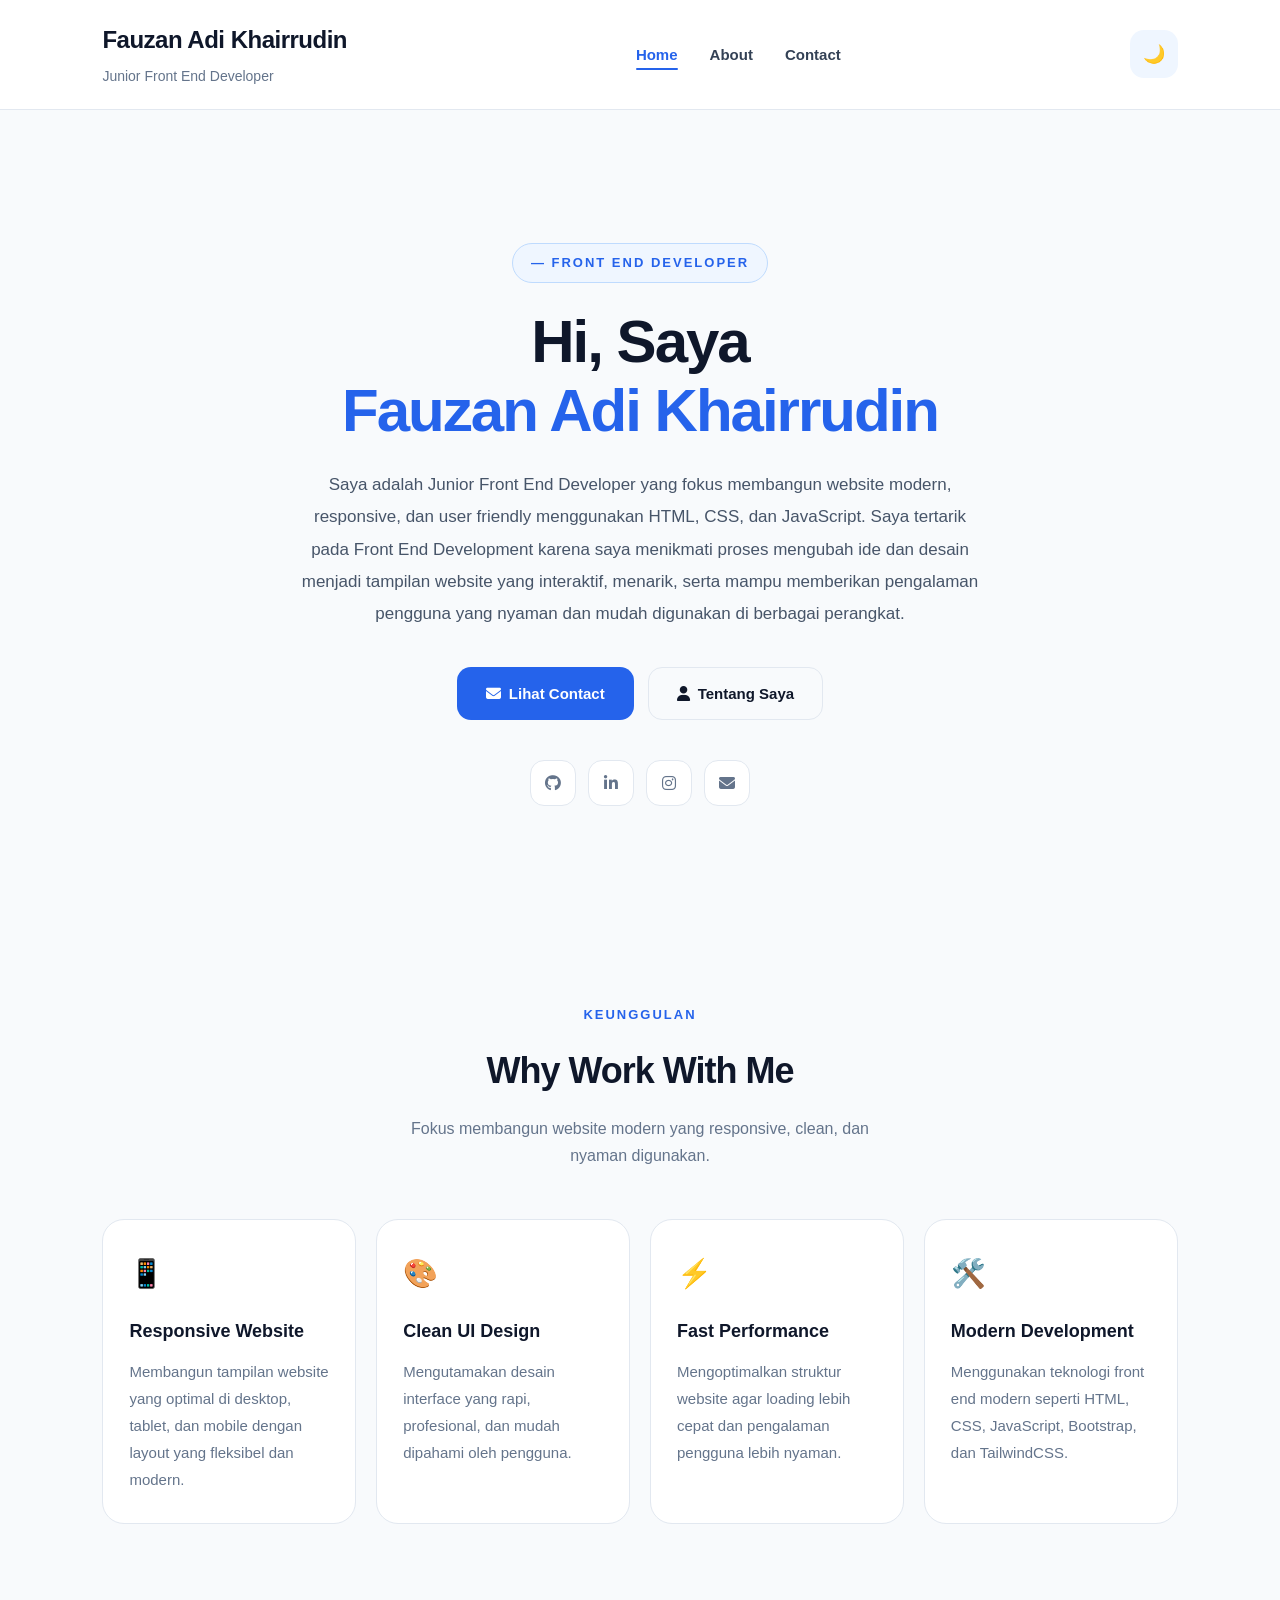
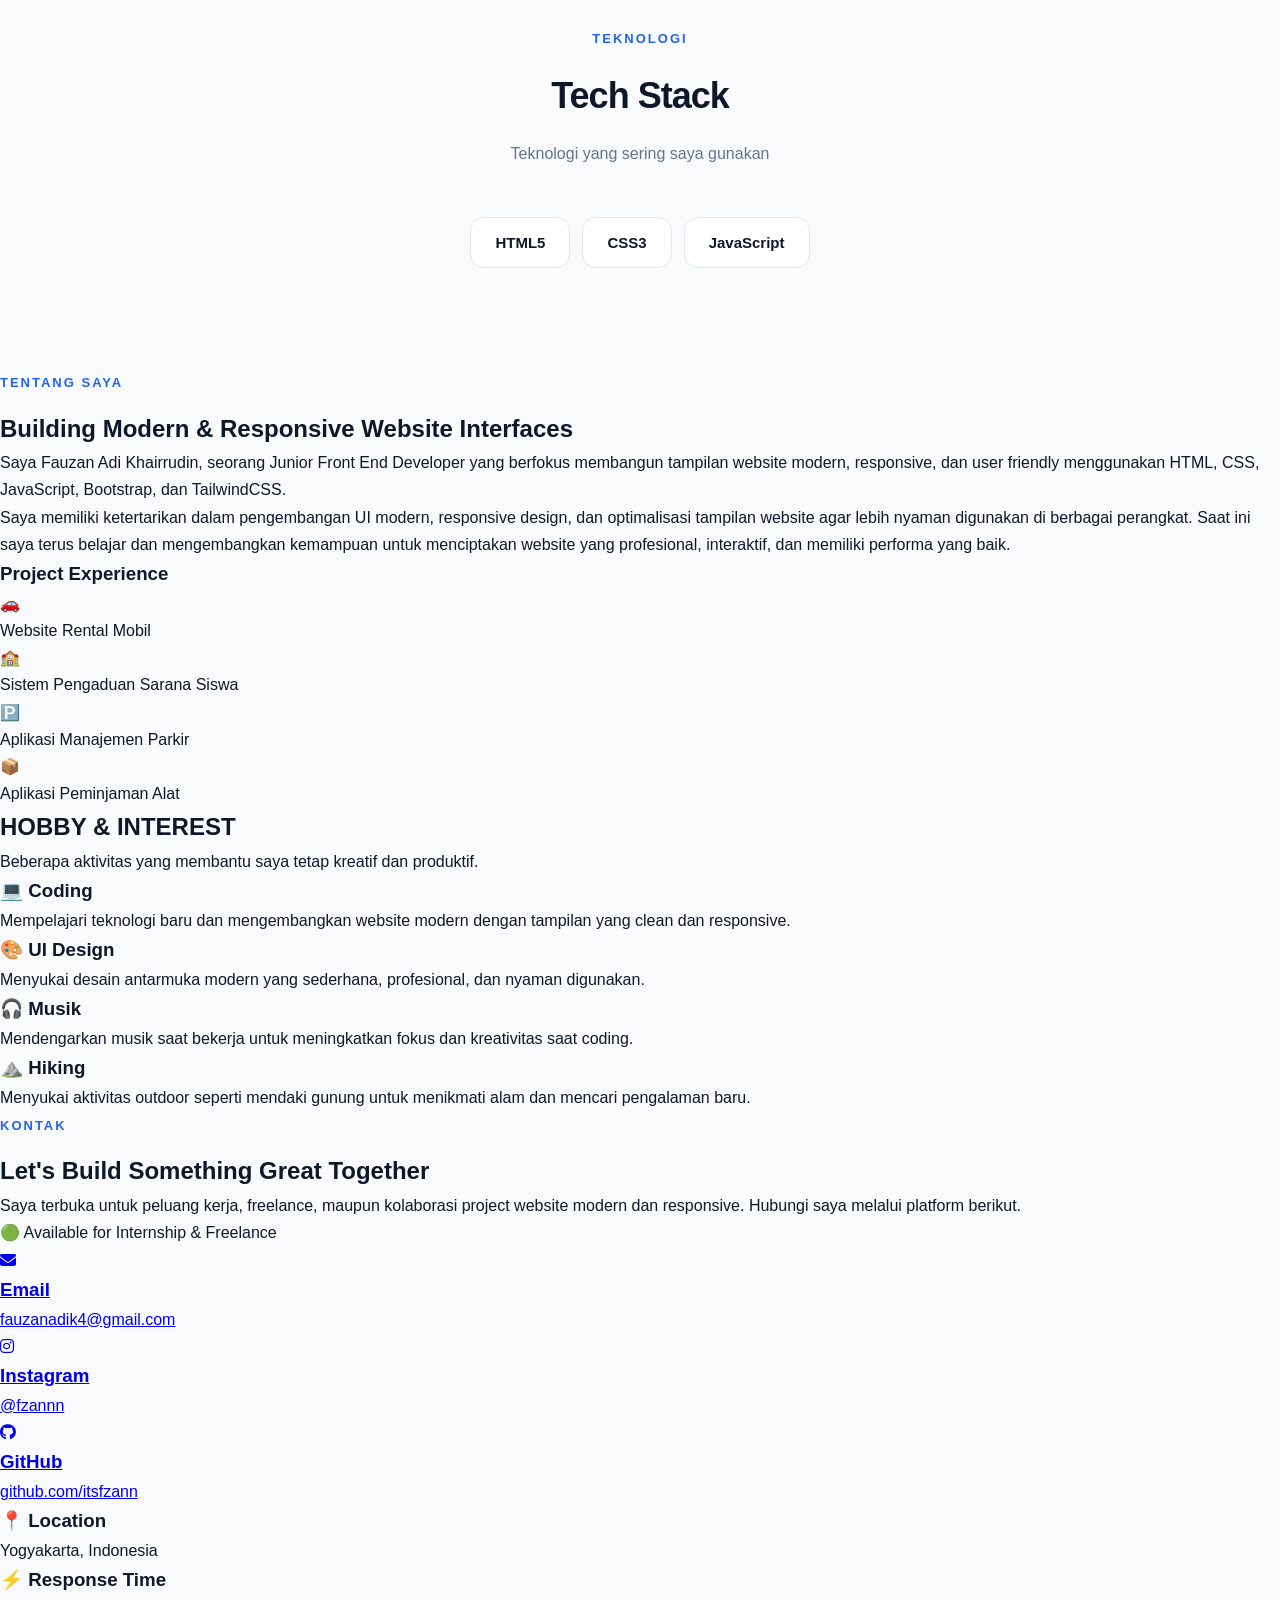
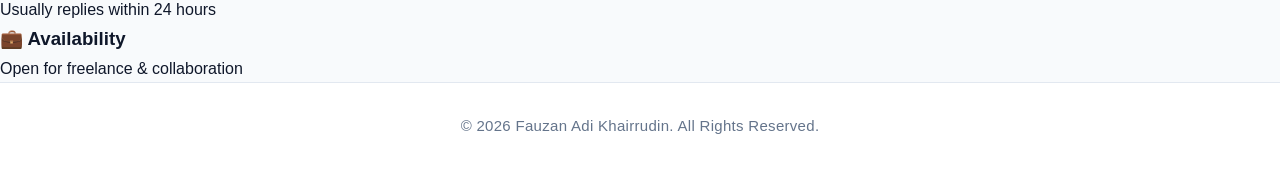
==== commit 6137bc8f: "fix18" ====
--- a/index.html
+++ b/index.html
@@ -144,9 +144,6 @@
         <div class="skill-card">HTML5</div>
         <div class="skill-card">CSS3</div>
         <div class="skill-card">JavaScript</div>
-        <div class="skill-card">Bootstrap</div>
-        <div class="skill-card">TailwindCSS</div>
-        <div class="skill-card">Git & GitHub</div>
       </div>
     </section>
 
